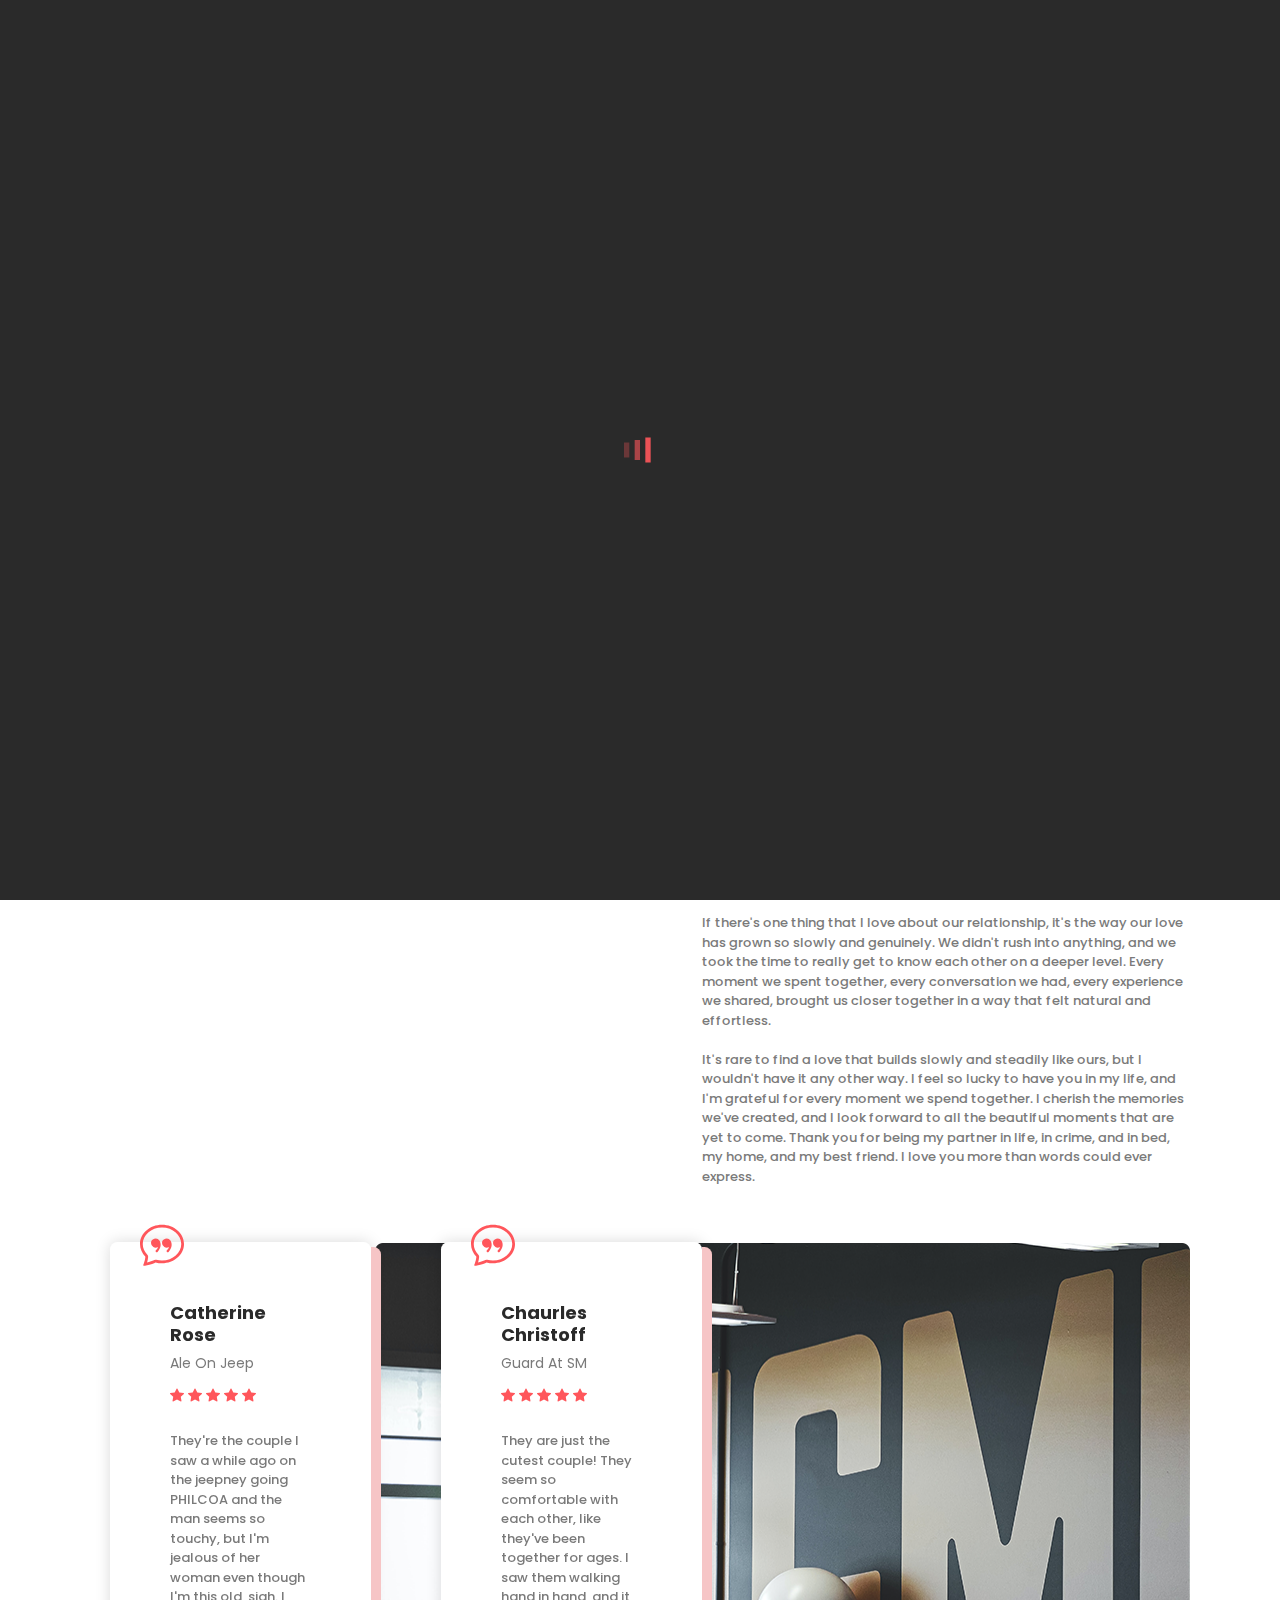
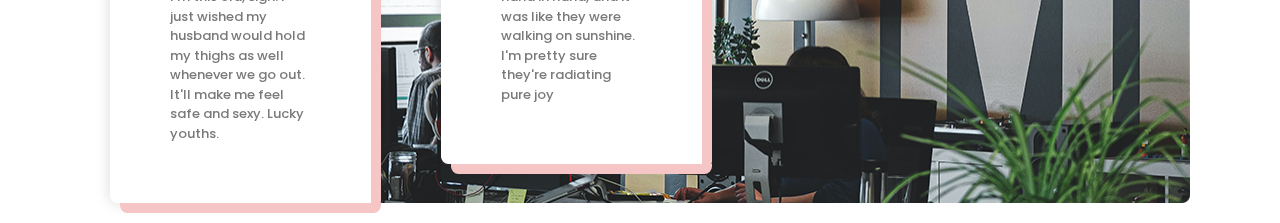
==== about.html @ b041902c "Check in 1st edit" ====
<!DOCTYPE html>
<html lang="en">

  <head>

    <meta charset="utf-8">
    <meta name="viewport" content="width=device-width, initial-scale=1, shrink-to-fit=no">

    <link href="https://fonts.googleapis.com/css2?family=Poppins:wght@100;300;400;500;700;900&display=swap" rel="stylesheet">

    <title>Mediocre Cafe</title>

    <!-- Bootstrap core CSS -->
    <link href="vendor/bootstrap/css/bootstrap.min.css" rel="stylesheet">


    <!-- Additional CSS Files -->
    <link rel="stylesheet" href="assets/css/fontawesome.css">
    <link rel="stylesheet" href="assets/css/templatemo-572-designer.css">
    <link rel="stylesheet" href="assets/css/owl.css">
    <link rel="stylesheet" href="assets/css/animate.css">
    <link rel="stylesheet"href="https://unpkg.com/swiper@7/swiper-bundle.min.css"/>
<!--

TemplateMo 572 Designer

https://templatemo.com/tm-572-designer

-->
  </head>

<body>

  <div class="loader">
    <svg version="1.1" id="Layer_1" xmlns="http://www.w3.org/2000/svg" xmlns:xlink="http://www.w3.org/1999/xlink" x="0px" y="0px"
       width="34px" height="40px" viewBox="0 0 24 30" style="enable-background:new 0 0 50 50;" xml:space="preserve">
      <rect x="0" y="10" width="4" height="10" fill="#333" opacity="0.2">
        <animate attributeName="opacity" attributeType="XML" values="0.2; 1; .2" begin="0s" dur="0.8s" repeatCount="indefinite" />
        <animate attributeName="height" attributeType="XML" values="10; 20; 10" begin="0s" dur="0.8s" repeatCount="indefinite" />
        <animate attributeName="y" attributeType="XML" values="10; 5; 10" begin="0s" dur="0.8s" repeatCount="indefinite" />
      </rect>
      <rect x="8" y="10" width="4" height="10" fill="#333"  opacity="0.2">
        <animate attributeName="opacity" attributeType="XML" values="0.2; 1; .2" begin="0.15s" dur="0.8s" repeatCount="indefinite" />
        <animate attributeName="height" attributeType="XML" values="10; 20; 10" begin="0.15s" dur="0.8s" repeatCount="indefinite" />
        <animate attributeName="y" attributeType="XML" values="10; 5; 10" begin="0.15s" dur="0.8s" repeatCount="indefinite" />
      </rect>
      <rect x="16" y="10" width="4" height="10" fill="#333"  opacity="0.2">
        <animate attributeName="opacity" attributeType="XML" values="0.2; 1; .2" begin="0.3s" dur="0.8s" repeatCount="indefinite" />
        <animate attributeName="height" attributeType="XML" values="10; 20; 10" begin="0.3s" dur="0.8s" repeatCount="indefinite" />
        <animate attributeName="y" attributeType="XML" values="10; 5; 10" begin="0.3s" dur="0.8s" repeatCount="indefinite" />
      </rect>
    </svg>
  </div>

  <header id="#top">

      <nav class="main-navigation navbar navbar-expand-lg navbar-light">
          <div class="container">
            <a class="navbar-brand" href="index.html"><img src="assets/images/white-logo.png" alt=""></a>
            <button class="navbar-toggler" type="button" data-bs-toggle="collapse" data-bs-target="#navbarNav" aria-controls="navbarNav" aria-expanded="false" aria-label="Toggle navigation">
              <span class="navbar-toggler-icon"></span>
            </button>
            <div class="collapse navbar-collapse" id="navbarNav">
                <ul class="navbar-nav">
                  <li class="nav-item">
                    <a class="nav-link" href="index.html">My Home</a>
                  </li>
                  <li class="nav-item ">
                    <a class="nav-link active" href="about.html">About Us</a>
                  </li>
                  <li class="nav-item">
                    <a class="nav-link" href="trending.html">To Remember</a>
                  </li>
                  <li class="nav-item">
                    <a class="nav-link" href="contact.html">Relationship Check</a>
                  </li>
                </ul>
              </div>
          </div>
      </nav>

  </header>

  <div class="page-banner change-name">
        <div class="container">
            <div class="row">
                <div class="col-lg-6 offset-lg-3">
                    <div class="header-text">
                        <h2><em>About</em> Lance & Cheska</h2>
                        <p id="about-banner-p">It was June 23, 2022, and I remember 
                            the exact moment like it was yesterday. It was 4:54 pm when my 
                            phone buzzed with a notification from an app. I had a message from 
                            someone with the alias "red." I had a monopoly joke on my profile, 
                            and she asked me if I gambled. It was such a clever way to start a 
                            conversation, and I was immediately intrigued. You see, I don't usually 
                            respond to simple "hi's," but something about the way she messaged me 
                            caught my attention.
                        </p>
                    </div>
                </div>
            </div>
        </div>
    </div>


    <div class="services">
        <div class="container">
            <div class="row">
                <div class="col-lg-4">
                    <div class="service-item">
                        <svg xmlns="http://www.w3.org/2000/svg" width="60" height="60" fill="currentColor" class="bi bi-clock" viewBox="0 0 16 16">
                            <path d="M8 3.5a.5.5 0 0 0-1 0V9a.5.5 0 0 0 .252.434l3.5 2a.5.5 0 0 0 .496-.868L8 8.71V3.5z"/>
                            <path d="M8 16A8 8 0 1 0 8 0a8 8 0 0 0 0 16zm7-8A7 7 0 1 1 1 8a7 7 0 0 1 14 0z"/>
                          </svg>
                        <h4>Loving You 24/7 </h4>
                    </div>
                </div>
                <div class="col-lg-4">
                    <div class="service-item">
                        <svg xmlns="http://www.w3.org/2000/svg" width="60" height="60" fill="currentColor" class="bi bi-heart" viewBox="0 0 16 16">
                            <path d="m8 2.748-.717-.737C5.6.281 2.514.878 1.4 3.053c-.523 1.023-.641 2.5.314 4.385.92 1.815 2.834 3.989 6.286 6.357 3.452-2.368 5.365-4.542 6.286-6.357.955-1.886.838-3.362.314-4.385C13.486.878 10.4.28 8.717 2.01L8 2.748zM8 15C-7.333 4.868 3.279-3.04 7.824 1.143c.06.055.119.112.176.171a3.12 3.12 0 0 1 .176-.17C12.72-3.042 23.333 4.867 8 15z"/>
                          </svg>
                        <h4>Healthy And Sexy</h4>
                    </div>
                </div>
                <div class="col-lg-4">
                    <div class="service-item">
                        <svg xmlns="http://www.w3.org/2000/svg" width="60" height="60" fill="currentColor" class="bi bi-journal-bookmark-fill" viewBox="0 0 16 16">
                            <path fill-rule="evenodd" d="M6 1h6v7a.5.5 0 0 1-.757.429L9 7.083 6.757 8.43A.5.5 0 0 1 6 8V1z"/>
                            <path d="M3 0h10a2 2 0 0 1 2 2v12a2 2 0 0 1-2 2H3a2 2 0 0 1-2-2v-1h1v1a1 1 0 0 0 1 1h10a1 1 0 0 0 1-1V2a1 1 0 0 0-1-1H3a1 1 0 0 0-1 1v1H1V2a2 2 0 0 1 2-2z"/>
                            <path d="M1 5v-.5a.5.5 0 0 1 1 0V5h.5a.5.5 0 0 1 0 1h-2a.5.5 0 0 1 0-1H1zm0 3v-.5a.5.5 0 0 1 1 0V8h.5a.5.5 0 0 1 0 1h-2a.5.5 0 0 1 0-1H1zm0 3v-.5a.5.5 0 0 1 1 0v.5h.5a.5.5 0 0 1 0 1h-2a.5.5 0 0 1 0-1H1z"/>
                          </svg>
                        <h4>Each Other's Diary</h4>
                    </div>
                </div>
            </div>
        </div>
    </div>


    <section class="interior-design">
        <div class="container expanded">
            <div class="row">
                <div class="col-lg-6">
                    <div class="section-heading">
                        <h2>A Love That Specializes In<br><em>Communication and Quality Time</em>.</h2>
                    </div>
                    <div class="left-image">
                        <img src="assets/images/interior-design-left-image.jpg" alt="">
                    </div>
                </div>
                <div class="col-lg-6 align-self-center">
                    <div class="right-content">
                        <p id="text-beside-gif">If there's one thing that I love about our relationship, it's the way our love has grown so slowly and genuinely. We didn't rush into anything, and we took the time to really get to know each other on a deeper level. Every moment we spent together, every conversation we had, every experience we shared, brought us closer together in a way that felt natural and effortless. <br><br>

                            It's rare to find a love that builds slowly and steadily like ours, but I wouldn't have it any other way. I feel so lucky to have you in my life, and I'm grateful for every moment we spend together. I cherish the memories we've created, and I look forward to all the beautiful moments that are yet to come. Thank you for being my partner in life, in crime, and in bed, my home, and my best friend. I love you more than words could ever express.</p>
                    </div>
                </div>
            </div>
        </div>
    </section>


    <section class="what-they-say">
        <div class="container expanded">
            <div class="row">
                <div class="col-lg-12">
                    <div class="testimonials">
                        <div class="row">
                            <div class="col-lg-7">
                            <div class="owl-what-they-say owl-carousel">
                                <div class="item testimonial-item">
                                    <img class="float-start" src="assets/images/" alt="">
                                    <div class="icon"><svg xmlns="http://www.w3.org/2000/svg" width="44" height="44" fill="currentColor" class="bi bi-chat-quote" viewBox="0 0 16 16">
                                    <path class="icon" d="M2.678 11.894a1 1 0 0 1 .287.801 10.97 10.97 0 0 1-.398 2c1.395-.323 2.247-.697 2.634-.893a1 1 0 0 1 .71-.074A8.06 8.06 0 0 0 8 14c3.996 0 7-2.807 7-6 0-3.192-3.004-6-7-6S1 4.808 1 8c0 1.468.617 2.83 1.678 3.894zm-.493 3.905a21.682 21.682 0 0 1-.713.129c-.2.032-.352-.176-.273-.362a9.68 9.68 0 0 0 .244-.637l.003-.01c.248-.72.45-1.548.524-2.319C.743 11.37 0 9.76 0 8c0-3.866 3.582-7 8-7s8 3.134 8 7-3.582 7-8 7a9.06 9.06 0 0 1-2.347-.306c-.52.263-1.639.742-3.468 1.105z"/>
                                    <path class="icon" d="M7.066 6.76A1.665 1.665 0 0 0 4 7.668a1.667 1.667 0 0 0 2.561 1.406c-.131.389-.375.804-.777 1.22a.417.417 0 0 0 .6.58c1.486-1.54 1.293-3.214.682-4.112zm4 0A1.665 1.665 0 0 0 8 7.668a1.667 1.667 0 0 0 2.561 1.406c-.131.389-.375.804-.777 1.22a.417.417 0 0 0 .6.58c1.486-1.54 1.293-3.214.682-4.112z"/>
                                    </svg></div>
                                    <h4>Catherine Rose</h4>
                                    <span>Ale On Jeep</span>
                                    <ul>
                                        <li><svg xmlns="http://www.w3.org/2000/svg" width="14" height="14" fill="#ff565b" class="bi bi-star-fill" viewBox="0 0 16 16">
                                        <path d="M3.612 15.443c-.386.198-.824-.149-.746-.592l.83-4.73L.173 6.765c-.329-.314-.158-.888.283-.95l4.898-.696L7.538.792c.197-.39.73-.39.927 0l2.184 4.327 4.898.696c.441.062.612.636.283.95l-3.523 3.356.83 4.73c.078.443-.36.79-.746.592L8 13.187l-4.389 2.256z"/>
                                        </svg></li>
                                        <li><svg xmlns="http://www.w3.org/2000/svg" width="14" height="14" fill="#ff565b" class="bi bi-star-fill" viewBox="0 0 16 16">
                                        <path d="M3.612 15.443c-.386.198-.824-.149-.746-.592l.83-4.73L.173 6.765c-.329-.314-.158-.888.283-.95l4.898-.696L7.538.792c.197-.39.73-.39.927 0l2.184 4.327 4.898.696c.441.062.612.636.283.95l-3.523 3.356.83 4.73c.078.443-.36.79-.746.592L8 13.187l-4.389 2.256z"/>
                                        </svg></li>
                                        <li><svg xmlns="http://www.w3.org/2000/svg" width="14" height="14" fill="#ff565b" class="bi bi-star-fill" viewBox="0 0 16 16">
                                        <path d="M3.612 15.443c-.386.198-.824-.149-.746-.592l.83-4.73L.173 6.765c-.329-.314-.158-.888.283-.95l4.898-.696L7.538.792c.197-.39.73-.39.927 0l2.184 4.327 4.898.696c.441.062.612.636.283.95l-3.523 3.356.83 4.73c.078.443-.36.79-.746.592L8 13.187l-4.389 2.256z"/>
                                        </svg></li>
                                        <li><svg xmlns="http://www.w3.org/2000/svg" width="14" height="14" fill="#ff565b" class="bi bi-star-fill" viewBox="0 0 16 16">
                                        <path d="M3.612 15.443c-.386.198-.824-.149-.746-.592l.83-4.73L.173 6.765c-.329-.314-.158-.888.283-.95l4.898-.696L7.538.792c.197-.39.73-.39.927 0l2.184 4.327 4.898.696c.441.062.612.636.283.95l-3.523 3.356.83 4.73c.078.443-.36.79-.746.592L8 13.187l-4.389 2.256z"/>
                                        </svg></li>
                                        <li><svg xmlns="http://www.w3.org/2000/svg" width="14" height="14" fill="#ff565b" class="bi bi-star-fill" viewBox="0 0 16 16">
                                        <path d="M3.612 15.443c-.386.198-.824-.149-.746-.592l.83-4.73L.173 6.765c-.329-.314-.158-.888.283-.95l4.898-.696L7.538.792c.197-.39.73-.39.927 0l2.184 4.327 4.898.696c.441.062.612.636.283.95l-3.523 3.356.83 4.73c.078.443-.36.79-.746.592L8 13.187l-4.389 2.256z"/>
                                        </svg></li>
                                    </ul>
                                    <p>They're the couple I saw a while ago on the jeepney going PHILCOA and the man seems so touchy, but I'm jealous of her woman even though
                                        I'm this old, sigh.  I just wished my husband would hold my thighs as well whenever we go out. It'll make me feel safe and sexy. Lucky youths.
                                    </p>
                                </div>
                                
                                <div class="item testimonial-item">
                                    <img class="float-start" src="assets/images/" alt="">
                                    <div class="icon"><svg xmlns="http://www.w3.org/2000/svg" width="44" height="44" fill="currentColor" class="bi bi-chat-quote" viewBox="0 0 16 16">
                                    <path class="icon" d="M2.678 11.894a1 1 0 0 1 .287.801 10.97 10.97 0 0 1-.398 2c1.395-.323 2.247-.697 2.634-.893a1 1 0 0 1 .71-.074A8.06 8.06 0 0 0 8 14c3.996 0 7-2.807 7-6 0-3.192-3.004-6-7-6S1 4.808 1 8c0 1.468.617 2.83 1.678 3.894zm-.493 3.905a21.682 21.682 0 0 1-.713.129c-.2.032-.352-.176-.273-.362a9.68 9.68 0 0 0 .244-.637l.003-.01c.248-.72.45-1.548.524-2.319C.743 11.37 0 9.76 0 8c0-3.866 3.582-7 8-7s8 3.134 8 7-3.582 7-8 7a9.06 9.06 0 0 1-2.347-.306c-.52.263-1.639.742-3.468 1.105z"/>
                                    <path class="icon" d="M7.066 6.76A1.665 1.665 0 0 0 4 7.668a1.667 1.667 0 0 0 2.561 1.406c-.131.389-.375.804-.777 1.22a.417.417 0 0 0 .6.58c1.486-1.54 1.293-3.214.682-4.112zm4 0A1.665 1.665 0 0 0 8 7.668a1.667 1.667 0 0 0 2.561 1.406c-.131.389-.375.804-.777 1.22a.417.417 0 0 0 .6.58c1.486-1.54 1.293-3.214.682-4.112z"/>
                                    </svg></div>
                                    <h4>Chaurles Christoff</h4>
                                    <span>Guard At SM</span>
                                    <ul>
                                        <li><svg xmlns="http://www.w3.org/2000/svg" width="14" height="14" fill="#ff565b" class="bi bi-star-fill" viewBox="0 0 16 16">
                                            <path d="M3.612 15.443c-.386.198-.824-.149-.746-.592l.83-4.73L.173 6.765c-.329-.314-.158-.888.283-.95l4.898-.696L7.538.792c.197-.39.73-.39.927 0l2.184 4.327 4.898.696c.441.062.612.636.283.95l-3.523 3.356.83 4.73c.078.443-.36.79-.746.592L8 13.187l-4.389 2.256z"/>
                                            </svg></li>
                                            <li><svg xmlns="http://www.w3.org/2000/svg" width="14" height="14" fill="#ff565b" class="bi bi-star-fill" viewBox="0 0 16 16">
                                            <path d="M3.612 15.443c-.386.198-.824-.149-.746-.592l.83-4.73L.173 6.765c-.329-.314-.158-.888.283-.95l4.898-.696L7.538.792c.197-.39.73-.39.927 0l2.184 4.327 4.898.696c.441.062.612.636.283.95l-3.523 3.356.83 4.73c.078.443-.36.79-.746.592L8 13.187l-4.389 2.256z"/>
                                            </svg></li>
                                            <li><svg xmlns="http://www.w3.org/2000/svg" width="14" height="14" fill="#ff565b" class="bi bi-star-fill" viewBox="0 0 16 16">
                                            <path d="M3.612 15.443c-.386.198-.824-.149-.746-.592l.83-4.73L.173 6.765c-.329-.314-.158-.888.283-.95l4.898-.696L7.538.792c.197-.39.73-.39.927 0l2.184 4.327 4.898.696c.441.062.612.636.283.95l-3.523 3.356.83 4.73c.078.443-.36.79-.746.592L8 13.187l-4.389 2.256z"/>
                                            </svg></li>
                                            <li><svg xmlns="http://www.w3.org/2000/svg" width="14" height="14" fill="#ff565b" class="bi bi-star-fill" viewBox="0 0 16 16">
                                            <path d="M3.612 15.443c-.386.198-.824-.149-.746-.592l.83-4.73L.173 6.765c-.329-.314-.158-.888.283-.95l4.898-.696L7.538.792c.197-.39.73-.39.927 0l2.184 4.327 4.898.696c.441.062.612.636.283.95l-3.523 3.356.83 4.73c.078.443-.36.79-.746.592L8 13.187l-4.389 2.256z"/>
                                            </svg></li>
                                            <li><svg xmlns="http://www.w3.org/2000/svg" width="14" height="14" fill="#ff565b" class="bi bi-star-fill" viewBox="0 0 16 16">
                                            <path d="M3.612 15.443c-.386.198-.824-.149-.746-.592l.83-4.73L.173 6.765c-.329-.314-.158-.888.283-.95l4.898-.696L7.538.792c.197-.39.73-.39.927 0l2.184 4.327 4.898.696c.441.062.612.636.283.95l-3.523 3.356.83 4.73c.078.443-.36.79-.746.592L8 13.187l-4.389 2.256z"/>
                                            </svg></li>
                                    </ul>
                                    <p>They are just the cutest couple! They seem so comfortable with each other, like they've been together for ages. I saw them walking hand in hand, and it was like they were walking on sunshine. I'm pretty sure they're radiating pure joy</p>
                                </div>
                                
                                <div class="item testimonial-item">
                                    <img class="float-start" src="assets/images/" alt="">
                                    <div class="icon"><svg xmlns="http://www.w3.org/2000/svg" width="44" height="44" fill="currentColor" class="bi bi-chat-quote" viewBox="0 0 16 16">
                                    <path class="icon" d="M2.678 11.894a1 1 0 0 1 .287.801 10.97 10.97 0 0 1-.398 2c1.395-.323 2.247-.697 2.634-.893a1 1 0 0 1 .71-.074A8.06 8.06 0 0 0 8 14c3.996 0 7-2.807 7-6 0-3.192-3.004-6-7-6S1 4.808 1 8c0 1.468.617 2.83 1.678 3.894zm-.493 3.905a21.682 21.682 0 0 1-.713.129c-.2.032-.352-.176-.273-.362a9.68 9.68 0 0 0 .244-.637l.003-.01c.248-.72.45-1.548.524-2.319C.743 11.37 0 9.76 0 8c0-3.866 3.582-7 8-7s8 3.134 8 7-3.582 7-8 7a9.06 9.06 0 0 1-2.347-.306c-.52.263-1.639.742-3.468 1.105z"/>
                                    <path class="icon" d="M7.066 6.76A1.665 1.665 0 0 0 4 7.668a1.667 1.667 0 0 0 2.561 1.406c-.131.389-.375.804-.777 1.22a.417.417 0 0 0 .6.58c1.486-1.54 1.293-3.214.682-4.112zm4 0A1.665 1.665 0 0 0 8 7.668a1.667 1.667 0 0 0 2.561 1.406c-.131.389-.375.804-.777 1.22a.417.417 0 0 0 .6.58c1.486-1.54 1.293-3.214.682-4.112z"/>
                                    </svg></div>
                                    <h4>Valkyrie Penelope</h4>
                                    <span>Pharmacist At South Star Drug</span>
                                    <ul>
                                        <li><svg xmlns="http://www.w3.org/2000/svg" width="14" height="14" fill="#ff565b" class="bi bi-star-fill" viewBox="0 0 16 16">
                                            <path d="M3.612 15.443c-.386.198-.824-.149-.746-.592l.83-4.73L.173 6.765c-.329-.314-.158-.888.283-.95l4.898-.696L7.538.792c.197-.39.73-.39.927 0l2.184 4.327 4.898.696c.441.062.612.636.283.95l-3.523 3.356.83 4.73c.078.443-.36.79-.746.592L8 13.187l-4.389 2.256z"/>
                                            </svg></li>
                                            <li><svg xmlns="http://www.w3.org/2000/svg" width="14" height="14" fill="#ff565b" class="bi bi-star-fill" viewBox="0 0 16 16">
                                            <path d="M3.612 15.443c-.386.198-.824-.149-.746-.592l.83-4.73L.173 6.765c-.329-.314-.158-.888.283-.95l4.898-.696L7.538.792c.197-.39.73-.39.927 0l2.184 4.327 4.898.696c.441.062.612.636.283.95l-3.523 3.356.83 4.73c.078.443-.36.79-.746.592L8 13.187l-4.389 2.256z"/>
                                            </svg></li>
                                            <li><svg xmlns="http://www.w3.org/2000/svg" width="14" height="14" fill="#ff565b" class="bi bi-star-fill" viewBox="0 0 16 16">
                                            <path d="M3.612 15.443c-.386.198-.824-.149-.746-.592l.83-4.73L.173 6.765c-.329-.314-.158-.888.283-.95l4.898-.696L7.538.792c.197-.39.73-.39.927 0l2.184 4.327 4.898.696c.441.062.612.636.283.95l-3.523 3.356.83 4.73c.078.443-.36.79-.746.592L8 13.187l-4.389 2.256z"/>
                                            </svg></li>
                                            <li><svg xmlns="http://www.w3.org/2000/svg" width="14" height="14" fill="#ff565b" class="bi bi-star-fill" viewBox="0 0 16 16">
                                            <path d="M3.612 15.443c-.386.198-.824-.149-.746-.592l.83-4.73L.173 6.765c-.329-.314-.158-.888.283-.95l4.898-.696L7.538.792c.197-.39.73-.39.927 0l2.184 4.327 4.898.696c.441.062.612.636.283.95l-3.523 3.356.83 4.73c.078.443-.36.79-.746.592L8 13.187l-4.389 2.256z"/>
                                            </svg></li>
                                            <li><svg xmlns="http://www.w3.org/2000/svg" width="14" height="14" fill="#ff565b" class="bi bi-star-fill" viewBox="0 0 16 16">
                                            <path d="M3.612 15.443c-.386.198-.824-.149-.746-.592l.83-4.73L.173 6.765c-.329-.314-.158-.888.283-.95l4.898-.696L7.538.792c.197-.39.73-.39.927 0l2.184 4.327 4.898.696c.441.062.612.636.283.95l-3.523 3.356.83 4.73c.078.443-.36.79-.746.592L8 13.187l-4.389 2.256z"/>
                                            </svg></li>
                                    </ul>
                                    <p>Oh, he's the one that bought two boxes of protection! He's trying to be chill with it, but it's obvious that
                                        he's a bit shy. I mean, he bought it the moment we opened at 6:30 AM! LOL lucky teens.
                                    </p>
                                </div>
                                
                            </div>
                            </div>
                        </div>
                    </div>
                </div>
            </div>
        </div>
    </section>



   

  <!-- Scripts -->
  <!-- Bootstrap core JavaScript -->
  <script src="vendor/jquery/jquery.min.js"></script>
  <script src="vendor/bootstrap/js/bootstrap.min.js"></script>

  <script src="assets/js/isotope.min.js"></script>
  <script src="assets/js/owl-carousel.js"></script>

  <script src="assets/js/tabs.js"></script>
  <script src="assets/js/popup.js"></script>
  <script src="assets/js/custom.js"></script>
  <script>
    setTimeout(function(){
        $('.loader').fadeToggle();
    }, 1500);
	
  	$("a[href='#top']").click(function() {
        $("html, body").animate({ scrollTop: 0 }, "slow");
        return false;
    });
		
    $('.owl-what-they-say').owlCarousel({
      items:2,
      loop:true,
      dots: false,
      nav: false,
      autoplay: true,
      margin:30,
        responsive:{
          0:{
            items:1
          },
          767:{
            items:1
          },
          1200:{
            items:2
          },
          1600:{
            items:2
          }
        }
    })
  </script>
</body>
</html>
---- assets/css/templatemo-572-designer.css ----
/*

TemplateMo 572 Designer

https://templatemo.com/tm-572-designer

*/
:root {
  --clr-accent-100:#774936;
  --clr-accent-400:#0A0908 ;

  --clr-neutral-100:#EAE0D5 ;

  --clr-primary-100:#edc4b3 ;
  --clr-primary-200:#9d6b53 ;
  --clr-primary-300:#c38e70;
  --clr-primary-400:#6f1d1b ;
}  


body {
  font-family: 'Poppins', sans-serif;
}

.expanded {
  max-width: 1320px;
}

@media (max-width: 1890px) {
  .expanded {
    width: 100%;
    overflow: hidden;
    max-width: 100%;
    padding: 0px 7%;
    margin-top: -5rem;
  }
}
@media (max-width:380px){
  .expanded {
    width: 100%;
    overflow: hidden;
    max-width: 100%;
    padding: 0px 7%;
    margin-top: 2rem;
  }
}
.navbar-brand{
  width: 5em;
  overflow: hidden;
}
.accordion-item {
	border: none;
}

img {
  width: 100%;
  overflow: hidden;
}
a {
  text-decoration: none;
}

ul {
  padding: 0;
  margin: 0;
  list-style: none;
}

ul li {
  display: inline-block;
}
p{
  font-size: 13px;
  line-height: 1.5;
  font-weight: 500;
  color: #7a7a7a;
}
#text-beside-gif {
  font-size: 13px;
  line-height: 1.5;
  font-weight: 500;
  color: #7a7a7a;
  margin-top: -2rem;
}
@media screen and (max-width:380px){
  p {
    font-size: 13px;
    line-height: 1.5;
    font-weight: 500;
    color: #7a7a7a;
  }
  #text-beside-gif{
    font-size: 13px;
    line-height: 1.5;
    font-weight: 500;
    color: #7a7a7a;
    margin-top: -7rem;
  }
}
@media screen and (max-width:420px){
  p {
    font-size: 13px;
    line-height: 1.5;
    font-weight: 500;
    color: #7a7a7a;
  }
  #text-beside-gif{
    font-size: 13px;
    line-height: 1.5;
    font-weight: 500;
    color: #7a7a7a;
    margin-top: -7rem;
  }
}
#about-banner-p {
  font-size: 15px;
  line-height: 28px;
  color:#ffffff;
}
@media (max-width:  380px){
  #about-banner-p {
    font-size: 13px;
    line-height: 28px;
    color: #ffffff;
    margin-top: 3rem;
  }
}
button.main-button {
  font-size: 14px;
  text-transform: capitalize;
  font-weight: 400;
  color: #ffffff;
  background-color: var(--clr-accent-100);
  padding: 11px 25px;
  border-radius: 7.5px;
  display: inline-block;
  outline: none;
  border: none;
  -webkit-transition: all .5s;
  transition: all .5s;
}

button.main-button:hover {
  background-color: var(--clr-primary-200);
}

.primary-button a {
  font-size: 14px;
  text-transform: capitalize;
  font-weight: 400;
  color: var(--clr-primary-200);
  background-color: var(--clr-neutral-100);
  padding: 11px 25px;
  border-radius: 7.5px;
  display: inline-block;
  -webkit-transition: all .5s;
  transition: all .5s;
  margin-bottom: 2rem;
}

.primary-button a:hover {
  background-color: var(--clr-accent-100);
}

.white-button a {
  font-size: 14px;
  text-transform: capitalize;
  font-weight: 400;
  color: var(--clr-accent-100);
  background-color: #ffffff;
  padding: 11px 25px;
  border-radius: 7.5px;
  display: inline-block;
  -webkit-transition: all .5s;
  transition: all .5s;
}

.white-button a:hover {
  color: var(--clr-neutral-100);
  background-color: var(--clr-primary-200);
}

section {
  margin-top: 40px;
  padding-top: 60px;
}

@media (max-width: 380px) {
  section {
    margin-top: -58px;
padding-top: 60px;
margin-bottom: 60px;
  }
}

.section-heading {
  margin-bottom: 30px;
}
/* #index-h2-heading{
  font-size: 3rem;
font-weight: 700;
text-transform: capitalize;
color: #2a2a2a;
line-height: 52px;
letter-spacing: -0.5px;
margin-top: 2em;
} */
@media(min-width:380px){
  #index-h2-heading{
    font-size: 3rem;
  font-weight: 700;
  text-transform: capitalize;
  color: #2a2a2a;
  line-height: 52px;
  letter-spacing: -0.5px;
  margin-top: 1em;
  }
}
@media (max-width:380px){
  #index-h2-heading{
    font-size: 21px;
  font-weight: 700;
  text-transform: capitalize;
  color: #2a2a2a;
  line-height: 32px;
  letter-spacing: -0.5px;
  margin-top: 2em;
  }
}
.section-heading h2 {
  font-size: 22px;
  font-weight: 700;
  text-transform: capitalize;
  color: #2a2a2a;
  line-height: 32px;
  letter-spacing: -0.5px;
  margin-top: 2em;
}
@media (max-width: 1890px) {
  .section-heading h2 {
    font-size: 25px;
    line-height: 38px;
    text-transform: uppercase;
    letter-spacing: auto;
    margin-top: 0em;
  }
}
@media (max-width: 1450px) {
  .section-heading h2 {
    font-size: 24px;
    line-height: 38px;
    text-transform: uppercase;
    letter-spacing: auto;
    margin-top: 0em;
  }
}
@media (max-width: 1280px) {
  .section-heading h2 {
    font-size: 24px;
    line-height: 38px;
    text-transform: uppercase;
    letter-spacing: auto;
    margin-top: 0em;
  }
}
@media (max-width: 420px) {
  .section-heading h2 {
    font-size: 24px;
    line-height: 38px;
    text-transform: uppercase;
    letter-spacing: auto;
    margin-top: 0em;
  }
}
@media (max-width: 380px) {
  .section-heading h2 {
    font-size: 24px;
    line-height: 38px;
    text-transform: uppercase;
    letter-spacing: auto;
  }
}
.section-heading h2 em {
  color:rgb(223, 109, 127);
  font-style: normal;
  padding-left: 100px;
  position: relative;
}

.section-heading h2 em::before {
  width: 80px;
  height: 2px;
  background-color: var(--clr-primary-300);
  content: '';
  position: absolute;
  left: 0;
  top: 22px;
}

.loader {
  background-color: #2a2a2a;
  position: fixed;
  right: 0;
  left: 0;
  top: 0;
  bottom: 0;
  z-index: 222222;
}

.loader svg {
  position: absolute;
  left: 50%;
  top: 50%;
  -webkit-transform: translate(-50%, -50%);
          transform: translate(-50%, -50%);
}

.loader svg path,
.loader svg rect {
  fill: #ff565b;
}

.main-navigation {
  position: absolute;
  width: 100%;
  padding: 0px;
  -webkit-transition: all .3s;
  transition: all .3s;
}

.navbar-nav {
  background-color: #2a2a2a;
  border-radius: 7.5px;
  padding: 10px 20px;
  margin-top: 10px;
}

@media (min-width: 992px) {
  .navbar-nav {
    background-color: transparent;
    border-radius: 0px;
    padding: 0px;
    margin-top: 0px;
  }
}

header.nav-scrolled .main-navigation {
  padding: 10px 0px;
  position: fixed;
  z-index: 222;
  background-color: #2a2a2a;
  -webkit-box-shadow: 0px 0px 15px rgba(0, 0, 0, 0.1);
          box-shadow: 0px 0px 15px rgba(0, 0, 0, 0.1);
}

header.nav-scrolled .main-navigation .navbar-brand {
  padding: 0px;
}

header.nav-scrolled .main-navigation .navbar-nav {
  margin-top: 0px;
}

header.nav-scrolled .main-navigation .navbar-nav .nav-item .nav-link {
  border-top: none;
  padding: 8px 15px;
  font-weight: 300;
  letter-spacing: 0.5px;
}

@media (min-width: 576px) {
  header.nav-scrolled .main-navigation .navbar-nav .nav-item .nav-link {
    font-weight: 400;
  }
}

header.nav-scrolled .main-navigation .navbar-nav .nav-item .active {
  border-top: none;
  border-radius: 7px;
}

.navbar-expand-lg .navbar-collapse {
  -webkit-box-pack: end;
      -ms-flex-pack: end;
          justify-content: flex-end;
}

.navbar-light {
  padding: 10px 0px;
}

@media (min-width: 992px) {
  .navbar-light {
    padding: 0px;
  }
}

.navbar-light .navbar-brand {
  padding: 0px 0px 0px 0px;
  width: em;
}
@media (min-width: 32em) {
  .navbar-light .navbar-brand {
    padding: 14px 0px 0px 0px;
    width: 5em;
  }
}

@media (min-width: 992px) {
  .navbar-light .navbar-brand {
    padding: 14px 0px 0px 0px;
  }
}

.navbar-light .navbar-nav .nav-item {
  margin-left: 0px;
  text-align: center;
  border-bottom: 1px solid rgba(250, 250, 250, 0.1);
}

.navbar-light .navbar-nav .nav-item:last-child {
  border-bottom: none;
}

@media (min-width: 992px) {
  .navbar-light .navbar-nav .nav-item {
    margin-left: 20px;
    border-bottom: none;
  }
}

.navbar-light .navbar-nav .nav-item .nav-link {
  color: #ffffff;
  font-size: 15px;
  font-weight: 400;
  padding: 12px 20px;
  font-weight: 400;
  border-top: 2px solid transparent;
  -webkit-transition: all .5s;
  transition: all .5s;
}

.navbar-light .navbar-nav .nav-item .nav-link:hover {
  color: rgb(223, 109, 127);
}

.navbar-light .navbar-nav .nav-item .active {
  font-weight: 400;
  color:var(--clr-accent-100);
  background-color: transparent;
  border-radius: 0px;
  border-top: none;
}

@media (min-width: 992px) {
  .navbar-light .navbar-nav .nav-item .active {
    background-color: #ffffff;
    border-bottom-left-radius: 7px;
    border-bottom-right-radius: 7px;
    border-top: 2px solid var(--clr-primary-300);
  }
}

.navbar-light .navbar-toggler {
  background-color: #fff;
}

button:focus:not(:focus-visible) {
  -webkit-box-shadow: none;
          box-shadow: none;
}

.main-banner {
  background-color: #333;
  background-image: url(../images/banner-bg.jpg);
  background-repeat: no-repeat;
  background-size: cover;
  background-position: center center;
  padding: 170px 0px 270px 0px;
  text-align: center;
}

@media (min-width: 576px) {
  .main-banner {
    padding: 270px 0px 400px 0px;
  }
}

.main-banner h6 {
  font-size: 20px;
  color:#ffffff;
  text-transform: uppercase;
  font-weight: 700;
  letter-spacing: 2.5px;
}

.main-banner h2 {
  color: var(--clr-neutral-100);
  font-size: 50px;
  font-weight: 700;
  text-transform: uppercase;
  margin-top: 15px;
  margin-bottom: 25px;
}

.main-banner h2 em {
  font-style: normal;
  color:rgb(223, 109, 127);
}
@media screen and (max-width: 470px){
  .main-banner h2 em {
    font-style: normal;
    color:rgb(223, 109, 127);
    font-size: 2.5rem;
  }
}

.search-form {
  margin-top: -150px;
}

.search-form #search-form {
  padding: 30px;
  background-color: #ffffff;
  -webkit-box-shadow: 0px 0px 15px rgba(0, 0, 0, 0.15);
          box-shadow: 0px 0px 15px rgba(0, 0, 0, 0.15);
  border-radius: 7.5px;
  margin-bottom: 0px;
}

@media (min-width: 576px) {
  .search-form #search-form {
    padding: 60px;
  }
}

.search-form #search-form label {
  font-size: 18px;
  font-weight: 700;
  margin-bottom: 10px;
}

@media (min-width: 576px) {
  .search-form #search-form label {
    margin-bottom: 20px;
  }
}

.search-form #search-form input, .search-form #search-form select {
  width: 100%;
  height: 44px;
  border-radius: 7.5px;
  border: 1px solid #eeeeee;
  font-size: 14px;
  padding: 0px 15px;
  margin-bottom: 30px;
}

.search-form #search-form button.main-button {
  width: 100%;
}

section.explore-work .left-image img {
  border-radius: 7.5px;
}

section.explore-work .right-content {
  margin-left: 0;
  margin-top: 30px;
}

@media (min-width: 992px) {
  section.explore-work .right-content {
    margin-left: 45px;
    margin-top: 0px;
  }
}

section.explore-work .right-content ul li {
  display: block;
  margin-bottom: 60px;
}

section.explore-work .right-content ul li:last-child {
  margin-bottom: 0px;
}

section.explore-work .right-content ul li h4 {
  font-size: 20px;
  color: #2a2a2a;
  font-weight: 700;
  margin-bottom: 30px;
  padding-bottom: 10px;
  border-bottom: 2px solid #eeeeee;
}

section.explore-work .right-content ul li ul.info li {
  margin-bottom: 30px;
  width: 100%;
}

section.explore-work .right-content ul li ul.info li span {
  font-size: 15px;
  color: #7a7a7a;
  display: block;
  width: 250px;
  height: 50px;
  float: none !important;
}

@media (min-width: 576px) {
  section.explore-work .right-content ul li ul.info li span {
    display: inline-block;
    float: left !important;
  }
}

section.explore-work .right-content ul li ul.info li span svg {
  margin-right: 8px;
}

section.explore-work .right-content ul li ul.info li h6 {
  display: inline-block;
}

section.explore-work .right-content ul li ul.info li h6 a {
  font-size: 17px;
  font-weight: 700;
  color: #2a2a2a;
  -webkit-transition: all .5s;
  transition: all .5s;
}

section.explore-work .right-content ul li ul.info li h6 a:hover {
  color: #ff565b;
}

section.explore-work .right-content ul li ul.info li em {
  font-size: 15px;
  line-height: 28px;
  color: #7a7a7a;
  font-style: normal;
  display: block;
}

@media (min-width: 576px) {
  section.explore-work .right-content ul li ul.info li em {
    display: inline;
  }
}

section.whats-trending .section-heading,
section.whats-trending .left-content {
  margin-right: 0px;
}

@media (min-width: 992px) {
  section.whats-trending .section-heading,
  section.whats-trending .left-content {
    margin-right: 100px;
  }
}

section.whats-trending .section-heading p,
section.whats-trending .left-content p {
  margin-bottom: 30px;
}

section.whats-trending .right-image {
  position: relative;
  display: none;
}

@media (min-width: 992px) {
  section.whats-trending .right-image {
    display: inline-block;
  }
}

section.whats-trending .right-image .thumb {
  position: relative;
  margin-top: 2em;
  margin-bottom: 2em;
}

section.whats-trending .right-image .thumb .hover-effect {
  position: absolute;
  left: 0;
  right: 0;
  top: 0;
  bottom: 0;
  background-color: var(--clr-primary-300);
  border-radius: 7.5px;
  opacity: 0;
  visibility: hidden;
  -webkit-transition: all .5s;
  transition: all .5s;
}

section.whats-trending .right-image .thumb .hover-effect .inner-content {
  position: absolute;
  width: 100%;
  text-align: center;
  top: 50%;
  -webkit-transform: translateY(-50%);
          transform: translateY(-50%);
}

section.whats-trending .right-image .thumb .hover-effect .inner-content h4 {
  margin-bottom: 10px;
  -webkit-transform: translateX(-30px);
          transform: translateX(-30px);
  opacity: 0;
  -webkit-transition: all .5s;
  transition: all .5s;
}

section.whats-trending .right-image .thumb .hover-effect .inner-content h4 a {
  font-size: 20px;
  font-weight: 700;
  color: #ffffff;
  text-transform: uppercase;
  letter-spacing: 0.5px;
}

section.whats-trending .right-image .thumb .hover-effect .inner-content span {
  font-size: 15px;
  color: #ffffff;
  display: inline-block;
  -webkit-transform: translateX(30px);
          transform: translateX(30px);
  opacity: 0;
  -webkit-transition: all .5s;
  transition: all .5s;
}

section.whats-trending .right-image .thumb:hover .hover-effect {
  opacity: 1;
  visibility: visible;
}

section.whats-trending .right-image .thumb:hover .hover-effect .inner-content h4 {
  opacity: 1;
  -webkit-transform: translateX(0px);
          transform: translateX(0px);
}

section.whats-trending .right-image .thumb:hover .hover-effect .inner-content span {
  -webkit-transform: translateX(0px);
          transform: translateX(0px);
  opacity: 1;
}

section.whats-trending .right-image .thumb img {
  border-radius: 7.5px;
}

section.whats-trending .right-image::after {
  width: 440px;
  height: 300px;
  right: -440px;
  top: 50%;
  -webkit-transform: translateY(-50%);
          transform: translateY(-50%);
  position: absolute;
  /* background: url(../images/whats-trending-right-image.png); */
  content: '';
}

section.contact-us {
  margin-top: 60px;
  padding: 60px 0px;
  background-image: url(../images/contact-us-bg.jpg);
  background-repeat: no-repeat;
  background-size: cover;
  background-position: center center;
}

@media (min-width: 992px) {
  section.contact-us {
    margin-top: 120px;
    padding: 120px 0px;
  }
}

section.contact-us .left-form {
  padding-right: 15px;
}

@media (min-width: 992px) {
  section.contact-us .left-form {
    padding-right: 0px;
  }
}

section.contact-us .right-map {
  padding-left: 15px;
}

@media (min-width: 992px) {
  section.contact-us .right-map {
    padding-left: 0px;
  }
}

section.contact-us form {
  padding: 30px;
  border-top-right-radius: 7.5px;
  border-bottom-right-radius: 7.5px;
  background-color: #ffffff;
  border-top-left-radius: 7.5px;
  border-bottom-left-radius: 7.5px;
  margin-bottom: 0px;
}

@media (min-width: 992px) {
  section.contact-us form {
    padding: 60px;
    border-top-right-radius: 0px;
    border-bottom-right-radius: 0px;
  }
}

section.contact-us form input {
  width: 100%;
  height: 44px;
  border-radius: 7.5px;
  border: 1px solid #eeeeee;
  font-size: 14px;
  padding: 0px 15px;
  margin-bottom: 15px;
}

section.contact-us form textarea {
  width: 100%;
  max-width: 100%;
  min-width: 100%;
  min-height: 120px;
  height: 120px;
  max-height: 120px;
  border-radius: 7.5px;
  border: 1px solid #eeeeee;
  font-size: 14px;
  padding: 10px 15px;
  margin-bottom: 15px;
}

section.contact-us form button.main-button {
  width: 100%;
}

section.contact-us #map iframe {
  border-top-right-radius: 7.5px;
  border-bottom-right-radius: 7.5px;
  border-top-left-radius: 7.5px;
  border-bottom-left-radius: 7.5px;
  margin-top: 30px;
}

@media (min-width: 992px) {
  section.contact-us #map iframe {
    margin-top: 0px;
    border-top-left-radius: 0px;
    border-bottom-left-radius: 0px;
  }
}

footer.no-margin-footer {
  margin-top: 60px;
}

footer {
  margin-top: 80px;
  text-align: center;
  background-color: var(--clr-accent-100);
}
#footer-text{
  margin-top: -2rem;
  color: var(--clr-neutral-100);
}

@media (min-width: 992px) {
  footer {
    text-align: left;
    margin-top: -6px;
  }
}
@media (max-width: 380px){
  footer {
    margin-top: -2rem;
    text-align: center;
    background-color: var(--clr-accent-100);
}
}
footer .about-widget img {
  max-width: 273px;
  margin-bottom: 45px;
}

footer h4 {
  font-size: 17px;
  font-weight: 700;
  text-transform: capitalize;
  color: #2a2a2a;
  margin-bottom: 30px;
  margin-top: 45px;
}

@media (min-width: 992px) {
  footer h4 {
    margin-top: 0px;
  }
}

footer ul.info li {
  display: block;
  margin-bottom: 20px;
}

footer ul.info li a {
  font-size: 15px;
  color: #7a7a7a;
  -webkit-transition: all .5s;
  transition: all .5s;
}

footer ul.info li a:hover {
  color: #ff565b;
}

footer ul.info li:last-child {
  margin-bottom: 0px;
}

footer ul.social-links li {
  display: block;
  margin-bottom: 20px;
}

footer ul.social-links li a {
  font-size: 15px;
  color: #7a7a7a;
  -webkit-transition: all .5s;
  transition: all .5s;
}

footer ul.social-links li a svg {
  margin-right: 3px;
}

footer ul.social-links li a:hover {
  color: #ff565b;
}

footer ul.social-links li:last-child {
  margin-bottom: 0px;
}

footer form#subscribe {
  position: relative;
  margin-bottom: 0px;
}

footer form#subscribe input {
  width: 100%;
  border-bottom: 1px solid #eeeeee;
  -webkit-box-shadow: none;
          box-shadow: none;
  border-top: none;
  border-left: none;
  border-right: none;
  font-size: 14px;
  height: 40px;
  position: relative;
  padding: 0px 10px;
}

footer form#subscribe button {
  position: absolute;
  right: 10px;
  top: 10px;
  background-color: transparent;
  border: none;
  font-size: 14px;
  color: #7a7a7a;
  -webkit-transition: all .5s;
  transition: all .5s;
}

footer form#subscribe button:hover {
  color: #ff565b;
}

footer .sub-footer {
  margin-top: 60px;
  padding-bottom: 20px;
}

footer .sub-footer p a {
  color: #ff565b;
}

footer .sub-footer a.scroll-to-top {
  text-align: center;
  width: 100%;
  display: inline-block;
  font-size: 15px;
  color: #ff565b;
  -webkit-transition: all .5s;
  transition: all .5s;
}

@media (min-width: 992px) {
  footer .sub-footer a.scroll-to-top {
    text-align: right;
    color: #7a7a7a;
  }
}

footer .sub-footer a.scroll-to-top svg {
  margin-left: 3px;
}

footer .sub-footer a.scroll-to-top:hover {
  color: #ff565b;
}

.page-banner {
  background-color: #333;
  background-image: url(../images/banner-bg.jpg);
  background-repeat: no-repeat;
  background-size: cover;
  background-position: center center;
  padding: 100px 0px 90px 0px;
  text-align: center;
}

@media (min-width: 768px) {
  .page-banner {
    padding: 180px 0px;
  }
}
.page-banner h2 {
  color:rgb(223, 109, 127);
  font-size: 36px;
  font-weight: 700;
  text-transform: uppercase;
  margin-top: 15px;
  margin-bottom: 25px;
}
@media (max-width: 380px){
  .page-banner h2 {
    color: rgb(223, 109, 127);
font-size: 36px;
font-weight: 700;
text-transform: uppercase;
margin-top: 103px;
margin-bottom: 65px;
  }
}
.page-banner h2 em {
  font-style: normal;
  color:var(--clr-neutral-100);
}

.page-banner p {
  color: #ffffff;
}

.services {
  margin-top: -85px;
}

.services .service-item {
  padding: 30px;
  text-align: center;
  background-color: #ffffff;
  -webkit-box-shadow: 0px 0px 15px rgba(0, 0, 0, 0.15);
          box-shadow: 0px 0px 15px rgba(0, 0, 0, 0.15);
  border-radius: 7.5px;
  margin-bottom: 15px;
}
@media (max-width:380px){
  .services .service-item {
    padding: 10px;
    text-align: center;
    background-color: #ffffff;
    -webkit-box-shadow: 0px 0px 15px rgba(0, 0, 0, 0.15);
            box-shadow: 0px 0px 15px rgba(0, 0, 0, 0.15);
    border-radius: 10.5px;
    margin-bottom: 15px;
  }
}
@media (min-width: 992px) {
  .services .service-item {
    margin-bottom: 0px;
  }
}

.services .service-item .icon {
  fill: #ff565b;
}

.services .service-item h4 {
  margin-top: 15px;
  font-size: 20px;
  font-weight: 700;
  color: var(--clr-accent-400);
}

section.interior-design .left-image {
  margin-right: 0;
}

@media (min-width: 992px) {
  section.interior-design .left-image {
    margin-right: 50px;
  }
}

section.interior-design .left-image img {
  border-radius: 7.5px;
}
@media (max-width: 380px){
  section.interior-design .left-image img {
    border-radius: 7.5px;
    width: 100%;
  }
}
section.interior-design .right-content {
  margin-left: 0;
  margin-top: 30px;
}

@media (max-width: 1890px) {
  section.interior-design .right-content {
    margin-left: 50px;
    margin-top: 10rem;
  }
}

section.interior-design .right-content h4 {
  margin-top: 50px;
  margin-bottom: 0px;
  font-size: 20px;
  font-weight: 700;
  color: #2a2a2a;
}

section.interior-design .right-content .accordion-button {
  padding: 30px 0px;
  border-bottom: 1px solid #eeeeee;
  border-left: none;
  border-right: none;
  border-top: none;
  width: 100%;
  outline: none;
  text-align: left;
  font-size: 17px;
  background-color: transparent;
  color: #2a2a2a;
}

section.interior-design .right-content .accordion-button:not(.collapsed) {
  color: #2a2a2a;
  border-bottom: none;
  background-color: transparent;
}

section.interior-design .right-content .accordion-button:focus {
  border: none;
  z-index: 0;
  -webkit-box-shadow: none;
          box-shadow: none;
}

section.interior-design .right-content .accordion-button:not(.collapsed)::after {
  background-image: auto !important;
}

section.interior-design .right-content .accordion-button::after {
  color: #2a2a2a;
}

section.interior-design .right-content .accordion-collapse {
  border: none;
}

section.interior-design .right-content .accordion-body {
  padding: 0px 0px 30px 0px;
  border-bottom: 1px solid #eeeeee;
  border-left: none;
  border-right: none;
  border-top: none;
}

.what-they-say .testimonials {
  background-image: url(../images/testimonial-bg.png);
  background-repeat: no-repeat;
  background-size: 815px 560px;
  background-position: center center;
  border-radius: 7.5px;
}

@media (min-width: 992px) {
  .what-they-say .testimonials {
    background-position: center right;
  }
}

.what-they-say .col-lg-6 {
  padding: 0px;
}

.what-they-say .carousel {
  padding: 100px 0px;
}

.what-they-say .testimonial-item {
  padding: 60px;
  margin: 20px;
  z-index: 1;
  -webkit-box-shadow: 0px 0px 15px rgba(0, 0, 0, 0.15);
          box-shadow: 0px 0px 15px rgba(0, 0, 0, 0.15);
  background-color: #ffffff;
  border-radius: 7.5px;
  border-bottom-right-radius: 0px;
  position: relative;
}

.what-they-say .testimonial-item img {
  max-width: 80px;
  border-radius: 50%;
  margin-right: 20px;
  float: left !important;
}

.what-they-say .testimonial-item .icon {
  position: absolute;
  left: 30px;
  top: -20px;
  fill: #ff565b;
}

.what-they-say .testimonial-item h4 {
  font-size: 18px;
  font-weight: 700;
  color: #2a2a2a;
}

.what-they-say .testimonial-item span {
  font-size: 14px;
  color: #7a7a7a;
  display: block;
  margin-bottom: 8px;
}

.what-they-say .testimonial-item p {
  margin-top: 25px;
  margin-bottom: 0px;
}

.what-they-say .testimonial-item:after {
  content: '';
  position: absolute;
  right: -10px;
  bottom: -10px;
  width: 100%;
  height: 10px;
  border-bottom-left-radius: 7.5px;
  border-bottom-right-radius: 7.5px;
  z-index: -2;
  background-color: #f6c5c6;
}

.what-they-say .testimonial-item:before {
  content: '';
  position: absolute;
  right: -10px;
  bottom: -5px;
  width: 10px;
  height: 100%;
  border-top-right-radius: 7.5px;
  border-bottom-right-radius: 7.5px;
  z-index: -2;
  background-color: #f6c5c6;
}

.what-they-say .carousel-indicators {
  bottom: 40px;
}

.what-they-say .carousel-indicators button {
  width: 10px;
  height: 10px;
  background-color: #7a7a7a;
  -webkit-box-shadow: none;
          box-shadow: none;
  border: none;
  outline: none;
  opacity: 0.5;
  margin: 0px 5px;
  padding: 0px;
  border-radius: 50%;
}

.what-they-say .carousel-indicators .active {
  opacity: 1;
  background-color: #ff565b;
}

.call-to-action {
  background-color: #2a2a2a;
  margin-top: 120px;
  padding: 45px 0px;
}

.call-to-action h2 {
  font-size: 24px;
  font-weight: 700;
  text-transform: uppercase;
  color: #ffffff;
  margin: 0px 0px 20px 0px;
  text-align: center;
}

@media (min-width: 992px) {
  .call-to-action h2 {
    text-align: left;
    margin: 0px;
    font-size: 35px;
  }
}

.call-to-action .white-button {
  text-align: center;
}

@media (min-width: 992px) {
  .call-to-action .white-button {
    text-align: right;
  }
}

section.explore-item h2 {
  font-size: 34px;
  font-weight: 700;
  color: var(--clr-primary-300);
  text-align: center;
  text-transform: uppercase;
}
@media(max-width: 380px){
  section.explore-item h2 {
    font-size: 18px;
    font-weight: 600;
    color: var(--clr-primary-300);
    text-align: center;
    text-transform: uppercase;
    margin-top: 3rem;
  }
}
section.explore-item .main-image img {
  border-radius: 7.5px;
}
@media(max-width:380px){
  section.explore-item .main-image img {
    border-radius: 7.5px;
    width: 100%;
  }
}
section.explore-item .project-info {
  background-color: #fafafa;
  -webkit-box-shadow: 0px 0px 15px rgba(0, 0, 0, 0.15);
          box-shadow: 0px 0px 15px rgba(0, 0, 0, 0.15);
  margin: 15px 0px 30px 0px;
  border-radius: 7.5px;
  position: relative;
  padding: 30px;
}

@media (min-width: 992px) {
  section.explore-item .project-info {
    margin: -140px 30px 80px 30px;
    background-color: rgba(250, 250, 250, 0.9);
    -webkit-box-shadow: none;
            box-shadow: none;
  }
}

section.explore-item .project-info .info-item {
  margin: 10px auto;
  text-align: center;
}

@media (min-width: 992px) {
  section.explore-item .project-info .info-item {
    margin: 0 auto;
  }
}

section.explore-item .project-info .info-item h6 {
  font-size: 17px;
  color: #2a2a2a;
}

section.explore-item .project-info .info-item span {
  font-size: 15px;
  color: #7a7a7a;
}

section.explore-item p {
  margin-bottom: 60px;
  display: flex;
}
@media (max-width:420px){
  section.explore-item p {
    margin-bottom: 1rem;
    display: block;
  }
}
@media (max-width:1290px){
  section.explore-item p {
    margin-bottom: 1rem;
    display: block;
  }
}
@media (max-width:1450px){
  section.explore-item p {
    margin-bottom: 1rem;
    display: block;
  }
}

section.explore-item img {
  border-radius: 7.5px;
  margin-bottom: 15px;
}

@media (max-width: 380px) {
  section.explore-item img {
    border-radius: 7.5px;
    margin-bottom: -6px;
    width: 100%;
    margin-top: 1em;
  }
}

section.explore-item .down-content h4 {
  margin-top: 50px;
  margin-bottom: 20px;
  font-size: 34px;
  font-weight: 700;
  color: var(--clr-primary-300);
  text-align: left;
  text-transform: uppercase;
}

section.explore-item .projects-pagination {
  border-top: 1px solid #eeeeee;
  padding-top: 60px;
}

section.explore-item .projects-pagination img {
  max-width: 60px;
}

@media (min-width: 992px) {
  section.explore-item .projects-pagination img {
    max-width: 115px;
  }
}

section.explore-item .projects-pagination .right-pagination {
  margin-top: 15px;
  padding-top: 30px;
  border-top: 1px solid #eeeeee;
  text-align: right;
}

@media (min-width: 992px) {
  section.explore-item .projects-pagination .right-pagination {
    margin-top: 0px;
    padding-top: 0px;
    border-top: none;
  }
}

section.explore-item .projects-pagination .right-pagination img {
  float: right;
}

section.explore-item .projects-pagination .left-pagination img {
  float: left;
}

section.explore-item .projects-pagination .right-content {
  display: inline-block;
  margin-left: 15px;
}

@media (min-width: 992px) {
  section.explore-item .projects-pagination .right-content {
    margin-left: 25px;
  }
}

section.explore-item .projects-pagination .right-content h6 {
  margin-top: 8px;
  font-size: 18px;
  font-weight: 700;
  color: #2a2a2a;
  text-transform: capitalize;
  -webkit-transition: all .5s;
  transition: all .5s;
}

@media (min-width: 992px) {
  section.explore-item .projects-pagination .right-content h6 {
    margin-top: 28px;
  }
}

section.explore-item .projects-pagination .right-content h6:hover {
  color: #ff565b;
}

section.explore-item .projects-pagination .right-content span {
  font-size: 15px;
  color: #7a7a7a;
}

section.explore-item .projects-pagination .left-content {
  margin-right: 15px;
  display: inline-block;
  text-align: right;
}

@media (min-width: 992px) {
  section.explore-item .projects-pagination .left-content {
    margin-right: 25px;
  }
}

section.explore-item .projects-pagination .left-content h6 {
  margin-top: 8px;
  font-size: 18px;
  font-weight: 700;
  color: #2a2a2a;
  text-transform: capitalize;
  -webkit-transition: all .5s;
  transition: all .5s;
  text-align: right;
}

@media (min-width: 992px) {
  section.explore-item .projects-pagination .left-content h6 {
    padding-top: 20px;
  }
}

section.explore-item .projects-pagination .left-content h6:hover {
  color: #ff565b;
}

section.explore-item .projects-pagination .left-content span {
  text-align: right;
  font-size: 15px;
  color: #7a7a7a;
}

section.trending-page .card {
  border: none;
}

@media (min-width: 650px) {
  section.trending-page .grid-item {
    width: 100%;
  }
}

@media (min-width: 850px) {
  section.trending-page .grid-item {
    width: 50%;
  }
}

@media (min-width: 1200px) {
  section.trending-page .grid-item {
    width: 33%;
  }
}

@media (min-width: 1400px) {
  section.trending-page .grid-item {
    width: 25%;
  }
}

section.trending-page .trending-item {
  margin-bottom: 20px;
}

@media (min-width: 1200px) {
  section.trending-page .trending-item {
    margin-bottom: 30px;
  }
}

section.trending-page .trending-item .thumb {
  border-radius: 7.5px;
  position: relative;
  overflow: hidden;
}

section.trending-page .trending-item .thumb span.banner {
  background-color: #ff565b;
  color: #ffffff;
  font-size: 14px;
  padding: 10px 16px;
  display: inline-block;
  border-bottom-right-radius: 7.5px;
  border-top-left-radius: 7.5px;
  position: absolute;
  left: 0;
  top: 0;
  z-index: 2;
}

section.trending-page .trending-item .thumb .hover-effect {
  position: absolute;
  z-index: 2;
  width: 100%;
  bottom: -100%;
  -webkit-transition: all .5s;
  transition: all .5s;
}

section.trending-page .trending-item .thumb .hover-effect .inner-content {
  padding: 20px 30px;
  border-bottom-left-radius: 7.5px;
  border-bottom-right-radius: 7.5px;
  background-color: #ff565b;
}

section.trending-page .trending-item .thumb .hover-effect .inner-content h4 {
  font-size: 18px;
  font-weight: 700;
  text-transform: capitalize;
  color: #ffffff;
  margin: 0px;
  margin-right: 20px;
}

section.trending-page .trending-item .thumb .hover-effect .inner-content a.icon {
  color: #ffffff;
  right: 30px;
  bottom: 18px;
  position: absolute;
}

section.trending-page .trending-item .thumb img {
  border-radius: 7.5px;
  -webkit-transition: all 1s;
  transition: all 1s;
  z-index: 1;
}

section.trending-page .trending-item .thumb:hover img {
  -webkit-transform: scale(1.1);
          transform: scale(1.1);
}

section.trending-page .trending-item .thumb:hover .hover-effect {
  bottom: 0;
}
/* RELATIONSHIP CHECK-IN */
.button-rel {
  background-color: pink;
  color: black;
  padding: 50px;
  font-size: 16px;
  border-radius: 3rem;
  border: none;
  cursor: pointer;
  margin-top: -8rem;
}
#question {
  font-size: 24px;
  color: black;
  text-align: center;
  margin-top: 1rem;
}
@media (max-width: 470px) {
  .button-rel {
    background-color: pink;
    color: black;
    padding: 50px;
    font-size: 16px;
    border-radius: 3rem;
    border: none;
    cursor: pointer;
    margin-top: 0.5rem;
  }
  #question {
    font-size: 24px;
    color: black;
    text-align: center;
    margin-top: 1rem;
  }
}
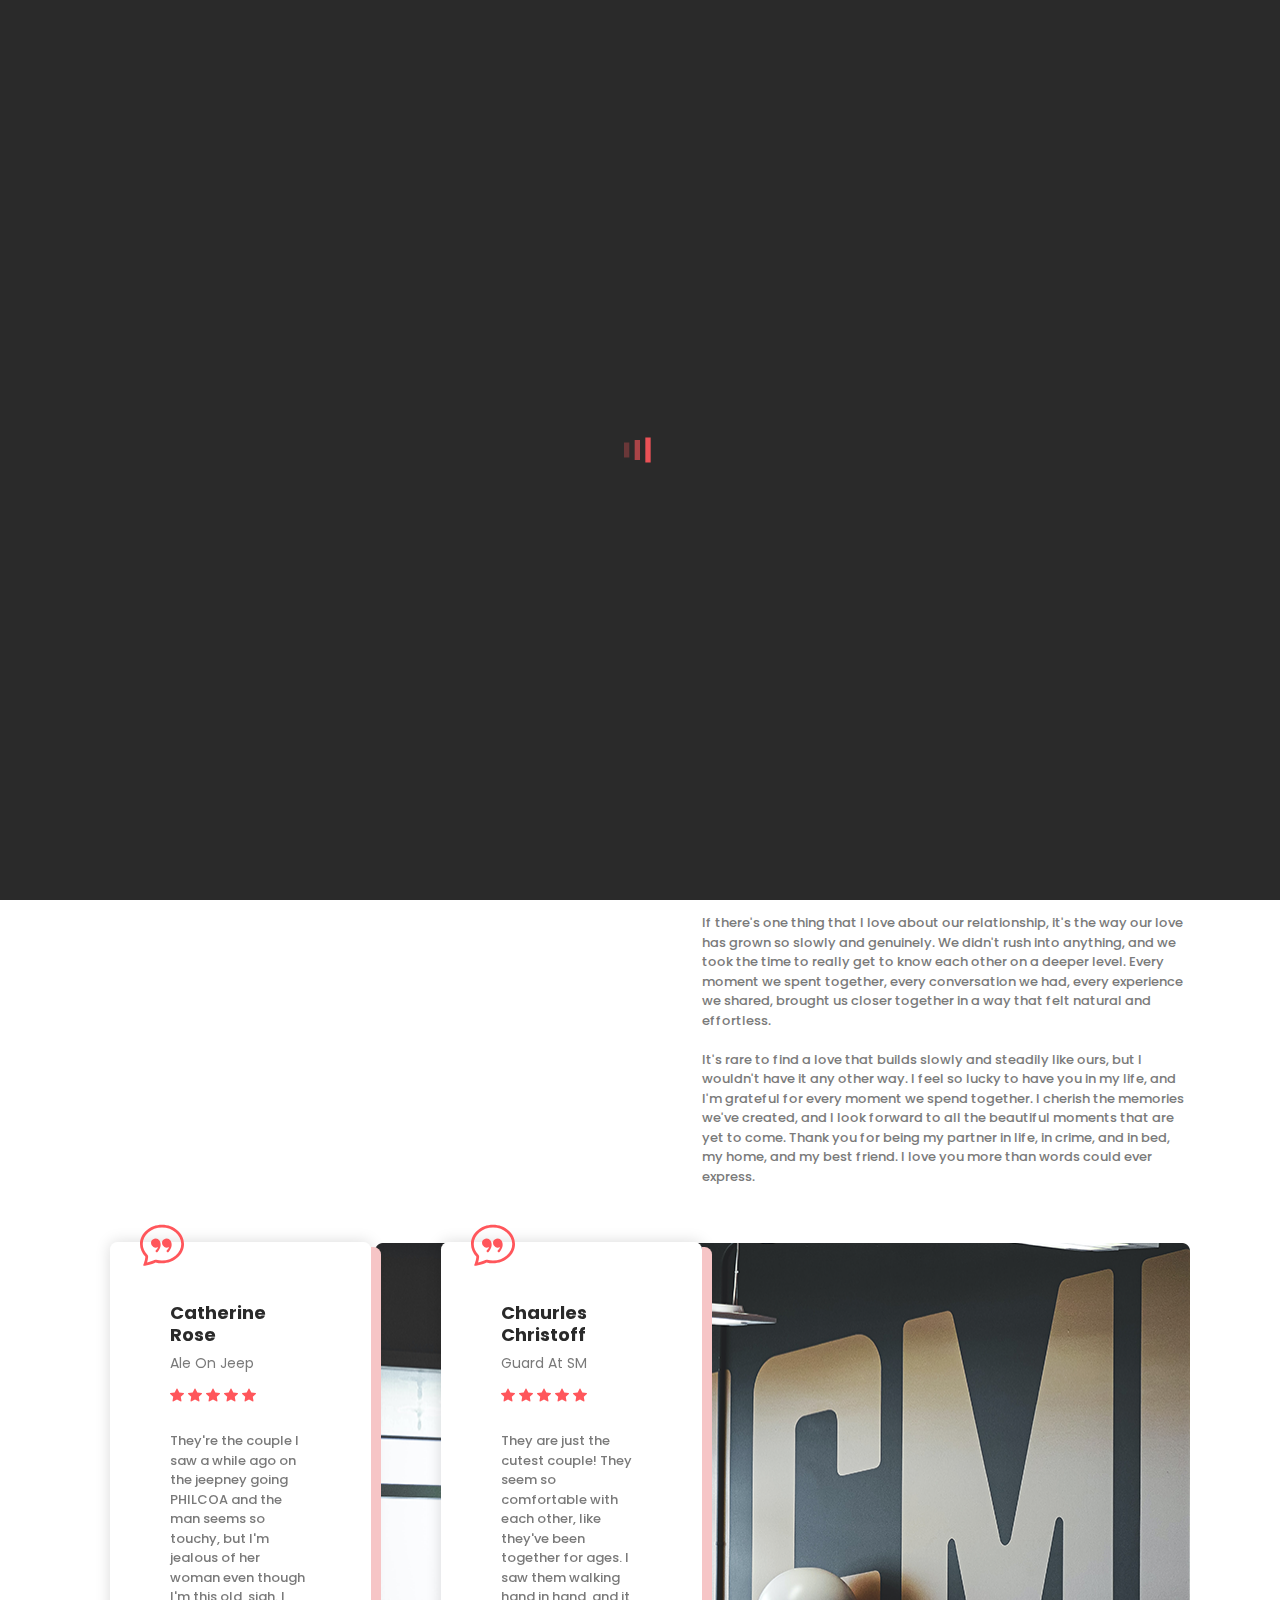
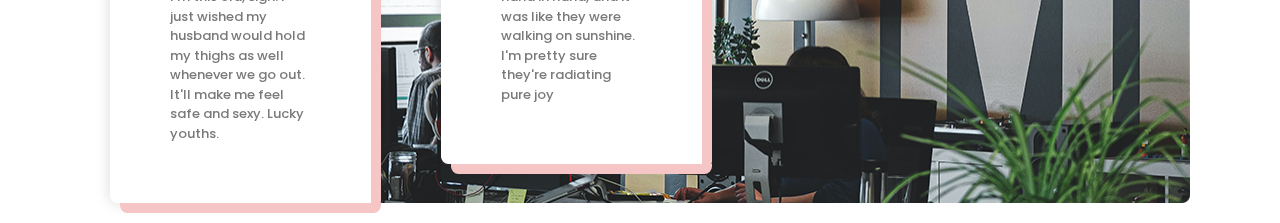
==== commit bdc0ee2e: "edit" ====
--- a/about.html
+++ b/about.html
@@ -8,7 +8,7 @@
 
     <link href="https://fonts.googleapis.com/css2?family=Poppins:wght@100;300;400;500;700;900&display=swap" rel="stylesheet">
 
-    <title>Mediocre Cafe</title>
+    <title>La Cheska's Cafe</title>
 
     <!-- Bootstrap core CSS -->
     <link href="vendor/bootstrap/css/bootstrap.min.css" rel="stylesheet">
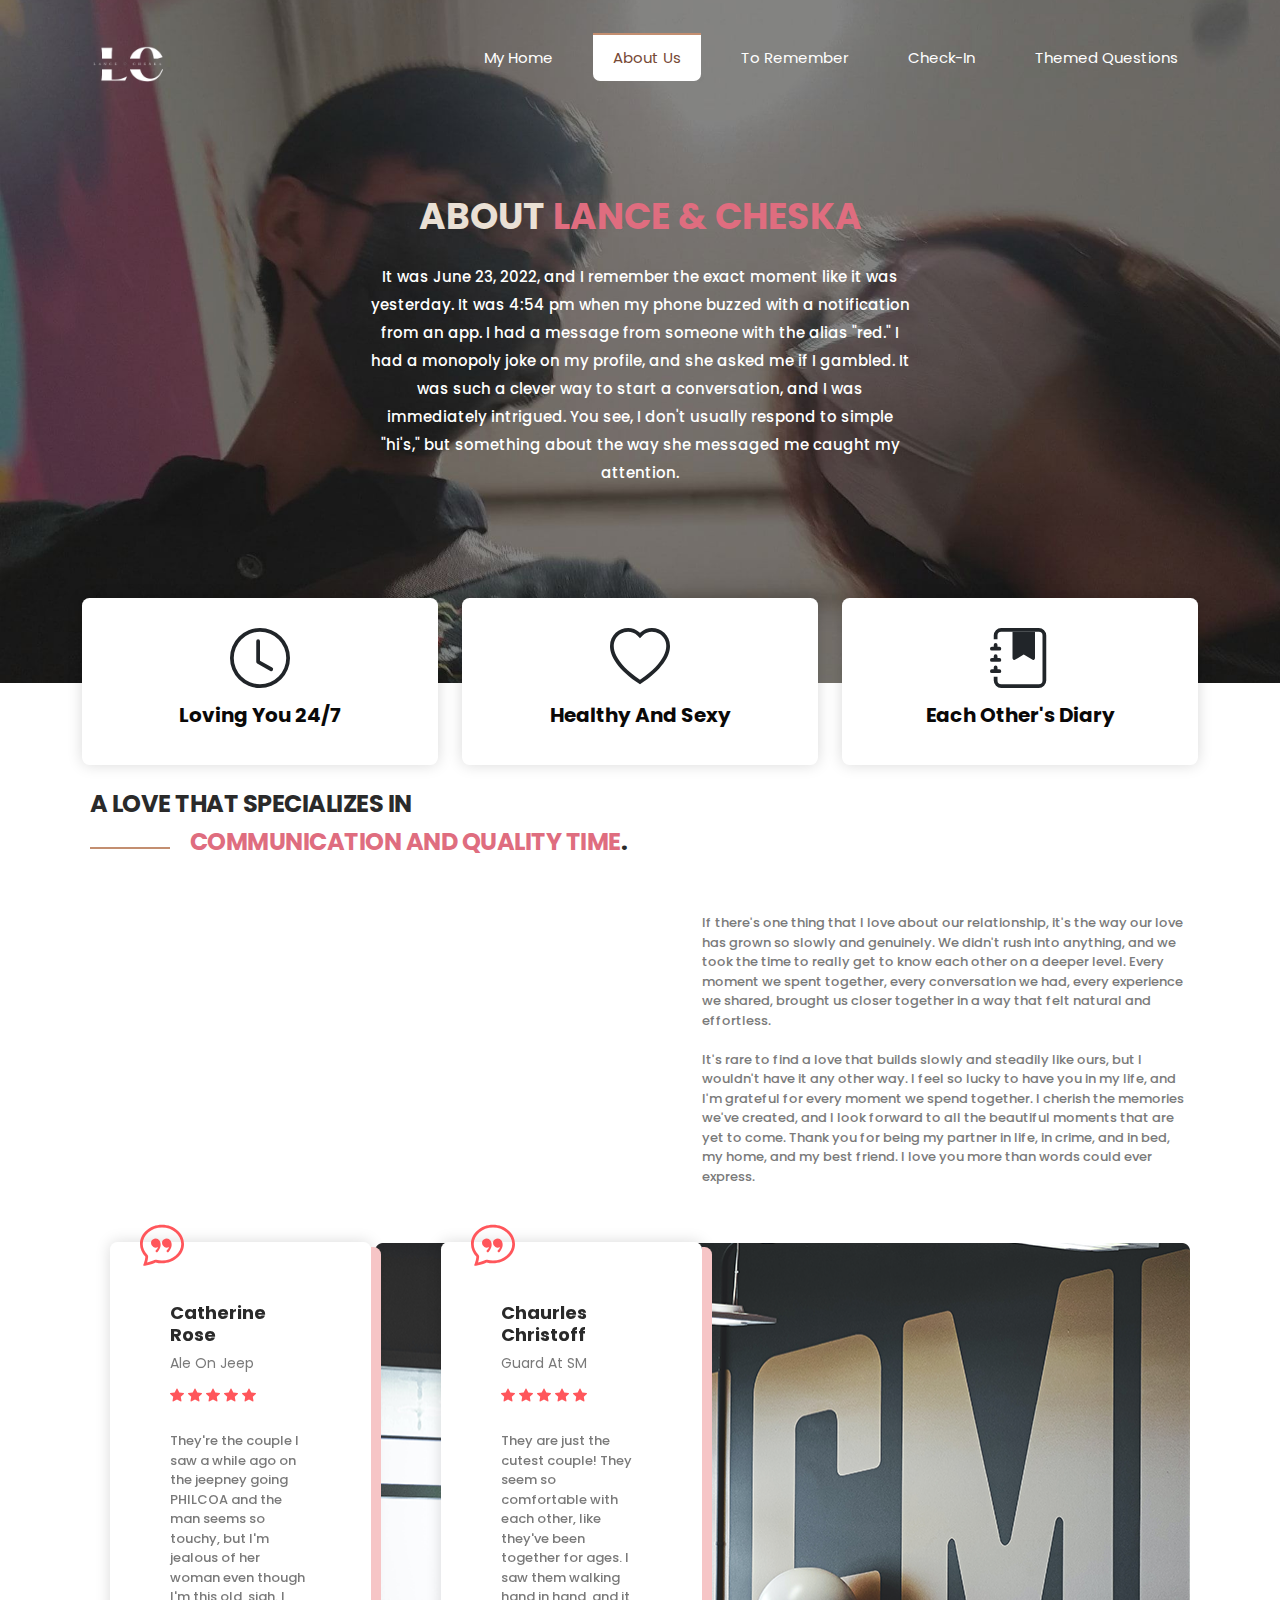
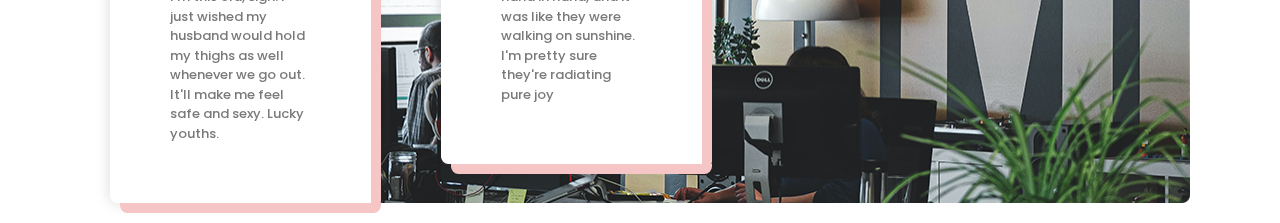
==== commit a028a8ce: "added a feature" ====
--- a/about.html
+++ b/about.html
@@ -1,26 +1,26 @@
 <!DOCTYPE html>
 <html lang="en">
-
   <head>
-
-    <meta charset="utf-8">
-    <meta name="viewport" content="width=device-width, initial-scale=1, shrink-to-fit=no">
-
-    <link href="https://fonts.googleapis.com/css2?family=Poppins:wght@100;300;400;500;700;900&display=swap" rel="stylesheet">
+    <meta charset="utf-8" />
+    <meta name="viewport" content="width=device-width, initial-scale=1, shrink-to-fit=no" />
+
+    <link
+      href="https://fonts.googleapis.com/css2?family=Poppins:wght@100;300;400;500;700;900&display=swap"
+      rel="stylesheet"
+    />
 
     <title>La Cheska's Cafe</title>
 
     <!-- Bootstrap core CSS -->
-    <link href="vendor/bootstrap/css/bootstrap.min.css" rel="stylesheet">
-
+    <link href="vendor/bootstrap/css/bootstrap.min.css" rel="stylesheet" />
 
     <!-- Additional CSS Files -->
-    <link rel="stylesheet" href="assets/css/fontawesome.css">
-    <link rel="stylesheet" href="assets/css/templatemo-572-designer.css">
-    <link rel="stylesheet" href="assets/css/owl.css">
-    <link rel="stylesheet" href="assets/css/animate.css">
-    <link rel="stylesheet"href="https://unpkg.com/swiper@7/swiper-bundle.min.css"/>
-<!--
+    <link rel="stylesheet" href="assets/css/fontawesome.css" />
+    <link rel="stylesheet" href="assets/css/templatemo-572-designer.css" />
+    <link rel="stylesheet" href="assets/css/owl.css" />
+    <link rel="stylesheet" href="assets/css/animate.css" />
+    <link rel="stylesheet" href="https://unpkg.com/swiper@7/swiper-bundle.min.css" />
+    <!--
 
 TemplateMo 572 Designer
 
@@ -29,290 +29,524 @@
 -->
   </head>
 
-<body>
-
-  <div class="loader">
-    <svg version="1.1" id="Layer_1" xmlns="http://www.w3.org/2000/svg" xmlns:xlink="http://www.w3.org/1999/xlink" x="0px" y="0px"
-       width="34px" height="40px" viewBox="0 0 24 30" style="enable-background:new 0 0 50 50;" xml:space="preserve">
-      <rect x="0" y="10" width="4" height="10" fill="#333" opacity="0.2">
-        <animate attributeName="opacity" attributeType="XML" values="0.2; 1; .2" begin="0s" dur="0.8s" repeatCount="indefinite" />
-        <animate attributeName="height" attributeType="XML" values="10; 20; 10" begin="0s" dur="0.8s" repeatCount="indefinite" />
-        <animate attributeName="y" attributeType="XML" values="10; 5; 10" begin="0s" dur="0.8s" repeatCount="indefinite" />
-      </rect>
-      <rect x="8" y="10" width="4" height="10" fill="#333"  opacity="0.2">
-        <animate attributeName="opacity" attributeType="XML" values="0.2; 1; .2" begin="0.15s" dur="0.8s" repeatCount="indefinite" />
-        <animate attributeName="height" attributeType="XML" values="10; 20; 10" begin="0.15s" dur="0.8s" repeatCount="indefinite" />
-        <animate attributeName="y" attributeType="XML" values="10; 5; 10" begin="0.15s" dur="0.8s" repeatCount="indefinite" />
-      </rect>
-      <rect x="16" y="10" width="4" height="10" fill="#333"  opacity="0.2">
-        <animate attributeName="opacity" attributeType="XML" values="0.2; 1; .2" begin="0.3s" dur="0.8s" repeatCount="indefinite" />
-        <animate attributeName="height" attributeType="XML" values="10; 20; 10" begin="0.3s" dur="0.8s" repeatCount="indefinite" />
-        <animate attributeName="y" attributeType="XML" values="10; 5; 10" begin="0.3s" dur="0.8s" repeatCount="indefinite" />
-      </rect>
-    </svg>
-  </div>
-
-  <header id="#top">
-
+  <body>
+    <header id="#top">
       <nav class="main-navigation navbar navbar-expand-lg navbar-light">
-          <div class="container">
-            <a class="navbar-brand" href="index.html"><img src="assets/images/white-logo.png" alt=""></a>
-            <button class="navbar-toggler" type="button" data-bs-toggle="collapse" data-bs-target="#navbarNav" aria-controls="navbarNav" aria-expanded="false" aria-label="Toggle navigation">
-              <span class="navbar-toggler-icon"></span>
-            </button>
-            <div class="collapse navbar-collapse" id="navbarNav">
-                <ul class="navbar-nav">
-                  <li class="nav-item">
-                    <a class="nav-link" href="index.html">My Home</a>
-                  </li>
-                  <li class="nav-item ">
-                    <a class="nav-link active" href="about.html">About Us</a>
-                  </li>
-                  <li class="nav-item">
-                    <a class="nav-link" href="trending.html">To Remember</a>
-                  </li>
-                  <li class="nav-item">
-                    <a class="nav-link" href="contact.html">Relationship Check</a>
-                  </li>
-                </ul>
+        <div class="container">
+          <a class="navbar-brand" href="index.html"
+            ><img src="assets/images/white-logo.png" alt=""
+          /></a>
+          <button
+            class="navbar-toggler"
+            type="button"
+            data-bs-toggle="collapse"
+            data-bs-target="#navbarNav"
+            aria-controls="navbarNav"
+            aria-expanded="false"
+            aria-label="Toggle navigation"
+          >
+            <span class="navbar-toggler-icon"></span>
+          </button>
+          <div class="collapse navbar-collapse" id="navbarNav">
+            <ul class="navbar-nav">
+              <li class="nav-item">
+                <a class="nav-link" href="index.html">My Home</a>
+              </li>
+              <li class="nav-item">
+                <a class="nav-link active" href="about.html">About Us</a>
+              </li>
+              <li class="nav-item">
+                <a class="nav-link" href="trending.html">To Remember</a>
+              </li>
+              <li class="nav-item">
+                <a class="nav-link" href="contact.html">Check-In</a>
+              </li>
+              <li class="nav-item">
+                <a class="nav-link" href="explore.html">Themed Questions</a>
+              </li>
+            </ul>
+          </div>
+        </div>
+      </nav>
+    </header>
+
+    <div class="page-banner change-name">
+      <div class="container">
+        <div class="row">
+          <div class="col-lg-6 offset-lg-3">
+            <div class="header-text">
+              <h2><em>About</em> Lance & Cheska</h2>
+              <p id="about-banner-p">
+                It was June 23, 2022, and I remember the exact moment like it was yesterday. It was
+                4:54 pm when my phone buzzed with a notification from an app. I had a message from
+                someone with the alias "red." I had a monopoly joke on my profile, and she asked me
+                if I gambled. It was such a clever way to start a conversation, and I was
+                immediately intrigued. You see, I don't usually respond to simple "hi's," but
+                something about the way she messaged me caught my attention.
+              </p>
+            </div>
+          </div>
+        </div>
+      </div>
+    </div>
+
+    <div class="services">
+      <div class="container">
+        <div class="row">
+          <div class="col-lg-4">
+            <div class="service-item">
+              <svg
+                xmlns="http://www.w3.org/2000/svg"
+                width="60"
+                height="60"
+                fill="currentColor"
+                class="bi bi-clock"
+                viewBox="0 0 16 16"
+              >
+                <path
+                  d="M8 3.5a.5.5 0 0 0-1 0V9a.5.5 0 0 0 .252.434l3.5 2a.5.5 0 0 0 .496-.868L8 8.71V3.5z"
+                />
+                <path d="M8 16A8 8 0 1 0 8 0a8 8 0 0 0 0 16zm7-8A7 7 0 1 1 1 8a7 7 0 0 1 14 0z" />
+              </svg>
+              <h4>Loving You 24/7</h4>
+            </div>
+          </div>
+          <div class="col-lg-4">
+            <div class="service-item">
+              <svg
+                xmlns="http://www.w3.org/2000/svg"
+                width="60"
+                height="60"
+                fill="currentColor"
+                class="bi bi-heart"
+                viewBox="0 0 16 16"
+              >
+                <path
+                  d="m8 2.748-.717-.737C5.6.281 2.514.878 1.4 3.053c-.523 1.023-.641 2.5.314 4.385.92 1.815 2.834 3.989 6.286 6.357 3.452-2.368 5.365-4.542 6.286-6.357.955-1.886.838-3.362.314-4.385C13.486.878 10.4.28 8.717 2.01L8 2.748zM8 15C-7.333 4.868 3.279-3.04 7.824 1.143c.06.055.119.112.176.171a3.12 3.12 0 0 1 .176-.17C12.72-3.042 23.333 4.867 8 15z"
+                />
+              </svg>
+              <h4>Healthy And Sexy</h4>
+            </div>
+          </div>
+          <div class="col-lg-4">
+            <div class="service-item">
+              <svg
+                xmlns="http://www.w3.org/2000/svg"
+                width="60"
+                height="60"
+                fill="currentColor"
+                class="bi bi-journal-bookmark-fill"
+                viewBox="0 0 16 16"
+              >
+                <path
+                  fill-rule="evenodd"
+                  d="M6 1h6v7a.5.5 0 0 1-.757.429L9 7.083 6.757 8.43A.5.5 0 0 1 6 8V1z"
+                />
+                <path
+                  d="M3 0h10a2 2 0 0 1 2 2v12a2 2 0 0 1-2 2H3a2 2 0 0 1-2-2v-1h1v1a1 1 0 0 0 1 1h10a1 1 0 0 0 1-1V2a1 1 0 0 0-1-1H3a1 1 0 0 0-1 1v1H1V2a2 2 0 0 1 2-2z"
+                />
+                <path
+                  d="M1 5v-.5a.5.5 0 0 1 1 0V5h.5a.5.5 0 0 1 0 1h-2a.5.5 0 0 1 0-1H1zm0 3v-.5a.5.5 0 0 1 1 0V8h.5a.5.5 0 0 1 0 1h-2a.5.5 0 0 1 0-1H1zm0 3v-.5a.5.5 0 0 1 1 0v.5h.5a.5.5 0 0 1 0 1h-2a.5.5 0 0 1 0-1H1z"
+                />
+              </svg>
+              <h4>Each Other's Diary</h4>
+            </div>
+          </div>
+        </div>
+      </div>
+    </div>
+
+    <section class="interior-design">
+      <div class="container expanded">
+        <div class="row">
+          <div class="col-lg-6">
+            <div class="section-heading">
+              <h2>A Love That Specializes In<br /><em>Communication and Quality Time</em>.</h2>
+            </div>
+            <div class="left-image">
+              <img src="assets/images/interior-design-left-image.jpg" alt="" />
+            </div>
+          </div>
+          <div class="col-lg-6 align-self-center">
+            <div class="right-content">
+              <p id="text-beside-gif">
+                If there's one thing that I love about our relationship, it's the way our love has
+                grown so slowly and genuinely. We didn't rush into anything, and we took the time to
+                really get to know each other on a deeper level. Every moment we spent together,
+                every conversation we had, every experience we shared, brought us closer together in
+                a way that felt natural and effortless. <br /><br />
+
+                It's rare to find a love that builds slowly and steadily like ours, but I wouldn't
+                have it any other way. I feel so lucky to have you in my life, and I'm grateful for
+                every moment we spend together. I cherish the memories we've created, and I look
+                forward to all the beautiful moments that are yet to come. Thank you for being my
+                partner in life, in crime, and in bed, my home, and my best friend. I love you more
+                than words could ever express.
+              </p>
+            </div>
+          </div>
+        </div>
+      </div>
+    </section>
+
+    <section class="what-they-say">
+      <div class="container expanded">
+        <div class="row">
+          <div class="col-lg-12">
+            <div class="testimonials">
+              <div class="row">
+                <div class="col-lg-7">
+                  <div class="owl-what-they-say owl-carousel">
+                    <div class="item testimonial-item">
+                      <img class="float-start" src="assets/images/" alt="" />
+                      <div class="icon">
+                        <svg
+                          xmlns="http://www.w3.org/2000/svg"
+                          width="44"
+                          height="44"
+                          fill="currentColor"
+                          class="bi bi-chat-quote"
+                          viewBox="0 0 16 16"
+                        >
+                          <path
+                            class="icon"
+                            d="M2.678 11.894a1 1 0 0 1 .287.801 10.97 10.97 0 0 1-.398 2c1.395-.323 2.247-.697 2.634-.893a1 1 0 0 1 .71-.074A8.06 8.06 0 0 0 8 14c3.996 0 7-2.807 7-6 0-3.192-3.004-6-7-6S1 4.808 1 8c0 1.468.617 2.83 1.678 3.894zm-.493 3.905a21.682 21.682 0 0 1-.713.129c-.2.032-.352-.176-.273-.362a9.68 9.68 0 0 0 .244-.637l.003-.01c.248-.72.45-1.548.524-2.319C.743 11.37 0 9.76 0 8c0-3.866 3.582-7 8-7s8 3.134 8 7-3.582 7-8 7a9.06 9.06 0 0 1-2.347-.306c-.52.263-1.639.742-3.468 1.105z"
+                          />
+                          <path
+                            class="icon"
+                            d="M7.066 6.76A1.665 1.665 0 0 0 4 7.668a1.667 1.667 0 0 0 2.561 1.406c-.131.389-.375.804-.777 1.22a.417.417 0 0 0 .6.58c1.486-1.54 1.293-3.214.682-4.112zm4 0A1.665 1.665 0 0 0 8 7.668a1.667 1.667 0 0 0 2.561 1.406c-.131.389-.375.804-.777 1.22a.417.417 0 0 0 .6.58c1.486-1.54 1.293-3.214.682-4.112z"
+                          />
+                        </svg>
+                      </div>
+                      <h4>Catherine Rose</h4>
+                      <span>Ale On Jeep</span>
+                      <ul>
+                        <li>
+                          <svg
+                            xmlns="http://www.w3.org/2000/svg"
+                            width="14"
+                            height="14"
+                            fill="#ff565b"
+                            class="bi bi-star-fill"
+                            viewBox="0 0 16 16"
+                          >
+                            <path
+                              d="M3.612 15.443c-.386.198-.824-.149-.746-.592l.83-4.73L.173 6.765c-.329-.314-.158-.888.283-.95l4.898-.696L7.538.792c.197-.39.73-.39.927 0l2.184 4.327 4.898.696c.441.062.612.636.283.95l-3.523 3.356.83 4.73c.078.443-.36.79-.746.592L8 13.187l-4.389 2.256z"
+                            />
+                          </svg>
+                        </li>
+                        <li>
+                          <svg
+                            xmlns="http://www.w3.org/2000/svg"
+                            width="14"
+                            height="14"
+                            fill="#ff565b"
+                            class="bi bi-star-fill"
+                            viewBox="0 0 16 16"
+                          >
+                            <path
+                              d="M3.612 15.443c-.386.198-.824-.149-.746-.592l.83-4.73L.173 6.765c-.329-.314-.158-.888.283-.95l4.898-.696L7.538.792c.197-.39.73-.39.927 0l2.184 4.327 4.898.696c.441.062.612.636.283.95l-3.523 3.356.83 4.73c.078.443-.36.79-.746.592L8 13.187l-4.389 2.256z"
+                            />
+                          </svg>
+                        </li>
+                        <li>
+                          <svg
+                            xmlns="http://www.w3.org/2000/svg"
+                            width="14"
+                            height="14"
+                            fill="#ff565b"
+                            class="bi bi-star-fill"
+                            viewBox="0 0 16 16"
+                          >
+                            <path
+                              d="M3.612 15.443c-.386.198-.824-.149-.746-.592l.83-4.73L.173 6.765c-.329-.314-.158-.888.283-.95l4.898-.696L7.538.792c.197-.39.73-.39.927 0l2.184 4.327 4.898.696c.441.062.612.636.283.95l-3.523 3.356.83 4.73c.078.443-.36.79-.746.592L8 13.187l-4.389 2.256z"
+                            />
+                          </svg>
+                        </li>
+                        <li>
+                          <svg
+                            xmlns="http://www.w3.org/2000/svg"
+                            width="14"
+                            height="14"
+                            fill="#ff565b"
+                            class="bi bi-star-fill"
+                            viewBox="0 0 16 16"
+                          >
+                            <path
+                              d="M3.612 15.443c-.386.198-.824-.149-.746-.592l.83-4.73L.173 6.765c-.329-.314-.158-.888.283-.95l4.898-.696L7.538.792c.197-.39.73-.39.927 0l2.184 4.327 4.898.696c.441.062.612.636.283.95l-3.523 3.356.83 4.73c.078.443-.36.79-.746.592L8 13.187l-4.389 2.256z"
+                            />
+                          </svg>
+                        </li>
+                        <li>
+                          <svg
+                            xmlns="http://www.w3.org/2000/svg"
+                            width="14"
+                            height="14"
+                            fill="#ff565b"
+                            class="bi bi-star-fill"
+                            viewBox="0 0 16 16"
+                          >
+                            <path
+                              d="M3.612 15.443c-.386.198-.824-.149-.746-.592l.83-4.73L.173 6.765c-.329-.314-.158-.888.283-.95l4.898-.696L7.538.792c.197-.39.73-.39.927 0l2.184 4.327 4.898.696c.441.062.612.636.283.95l-3.523 3.356.83 4.73c.078.443-.36.79-.746.592L8 13.187l-4.389 2.256z"
+                            />
+                          </svg>
+                        </li>
+                      </ul>
+                      <p>
+                        They're the couple I saw a while ago on the jeepney going PHILCOA and the
+                        man seems so touchy, but I'm jealous of her woman even though I'm this old,
+                        sigh. I just wished my husband would hold my thighs as well whenever we go
+                        out. It'll make me feel safe and sexy. Lucky youths.
+                      </p>
+                    </div>
+
+                    <div class="item testimonial-item">
+                      <img class="float-start" src="assets/images/" alt="" />
+                      <div class="icon">
+                        <svg
+                          xmlns="http://www.w3.org/2000/svg"
+                          width="44"
+                          height="44"
+                          fill="currentColor"
+                          class="bi bi-chat-quote"
+                          viewBox="0 0 16 16"
+                        >
+                          <path
+                            class="icon"
+                            d="M2.678 11.894a1 1 0 0 1 .287.801 10.97 10.97 0 0 1-.398 2c1.395-.323 2.247-.697 2.634-.893a1 1 0 0 1 .71-.074A8.06 8.06 0 0 0 8 14c3.996 0 7-2.807 7-6 0-3.192-3.004-6-7-6S1 4.808 1 8c0 1.468.617 2.83 1.678 3.894zm-.493 3.905a21.682 21.682 0 0 1-.713.129c-.2.032-.352-.176-.273-.362a9.68 9.68 0 0 0 .244-.637l.003-.01c.248-.72.45-1.548.524-2.319C.743 11.37 0 9.76 0 8c0-3.866 3.582-7 8-7s8 3.134 8 7-3.582 7-8 7a9.06 9.06 0 0 1-2.347-.306c-.52.263-1.639.742-3.468 1.105z"
+                          />
+                          <path
+                            class="icon"
+                            d="M7.066 6.76A1.665 1.665 0 0 0 4 7.668a1.667 1.667 0 0 0 2.561 1.406c-.131.389-.375.804-.777 1.22a.417.417 0 0 0 .6.58c1.486-1.54 1.293-3.214.682-4.112zm4 0A1.665 1.665 0 0 0 8 7.668a1.667 1.667 0 0 0 2.561 1.406c-.131.389-.375.804-.777 1.22a.417.417 0 0 0 .6.58c1.486-1.54 1.293-3.214.682-4.112z"
+                          />
+                        </svg>
+                      </div>
+                      <h4>Chaurles Christoff</h4>
+                      <span>Guard At SM</span>
+                      <ul>
+                        <li>
+                          <svg
+                            xmlns="http://www.w3.org/2000/svg"
+                            width="14"
+                            height="14"
+                            fill="#ff565b"
+                            class="bi bi-star-fill"
+                            viewBox="0 0 16 16"
+                          >
+                            <path
+                              d="M3.612 15.443c-.386.198-.824-.149-.746-.592l.83-4.73L.173 6.765c-.329-.314-.158-.888.283-.95l4.898-.696L7.538.792c.197-.39.73-.39.927 0l2.184 4.327 4.898.696c.441.062.612.636.283.95l-3.523 3.356.83 4.73c.078.443-.36.79-.746.592L8 13.187l-4.389 2.256z"
+                            />
+                          </svg>
+                        </li>
+                        <li>
+                          <svg
+                            xmlns="http://www.w3.org/2000/svg"
+                            width="14"
+                            height="14"
+                            fill="#ff565b"
+                            class="bi bi-star-fill"
+                            viewBox="0 0 16 16"
+                          >
+                            <path
+                              d="M3.612 15.443c-.386.198-.824-.149-.746-.592l.83-4.73L.173 6.765c-.329-.314-.158-.888.283-.95l4.898-.696L7.538.792c.197-.39.73-.39.927 0l2.184 4.327 4.898.696c.441.062.612.636.283.95l-3.523 3.356.83 4.73c.078.443-.36.79-.746.592L8 13.187l-4.389 2.256z"
+                            />
+                          </svg>
+                        </li>
+                        <li>
+                          <svg
+                            xmlns="http://www.w3.org/2000/svg"
+                            width="14"
+                            height="14"
+                            fill="#ff565b"
+                            class="bi bi-star-fill"
+                            viewBox="0 0 16 16"
+                          >
+                            <path
+                              d="M3.612 15.443c-.386.198-.824-.149-.746-.592l.83-4.73L.173 6.765c-.329-.314-.158-.888.283-.95l4.898-.696L7.538.792c.197-.39.73-.39.927 0l2.184 4.327 4.898.696c.441.062.612.636.283.95l-3.523 3.356.83 4.73c.078.443-.36.79-.746.592L8 13.187l-4.389 2.256z"
+                            />
+                          </svg>
+                        </li>
+                        <li>
+                          <svg
+                            xmlns="http://www.w3.org/2000/svg"
+                            width="14"
+                            height="14"
+                            fill="#ff565b"
+                            class="bi bi-star-fill"
+                            viewBox="0 0 16 16"
+                          >
+                            <path
+                              d="M3.612 15.443c-.386.198-.824-.149-.746-.592l.83-4.73L.173 6.765c-.329-.314-.158-.888.283-.95l4.898-.696L7.538.792c.197-.39.73-.39.927 0l2.184 4.327 4.898.696c.441.062.612.636.283.95l-3.523 3.356.83 4.73c.078.443-.36.79-.746.592L8 13.187l-4.389 2.256z"
+                            />
+                          </svg>
+                        </li>
+                        <li>
+                          <svg
+                            xmlns="http://www.w3.org/2000/svg"
+                            width="14"
+                            height="14"
+                            fill="#ff565b"
+                            class="bi bi-star-fill"
+                            viewBox="0 0 16 16"
+                          >
+                            <path
+                              d="M3.612 15.443c-.386.198-.824-.149-.746-.592l.83-4.73L.173 6.765c-.329-.314-.158-.888.283-.95l4.898-.696L7.538.792c.197-.39.73-.39.927 0l2.184 4.327 4.898.696c.441.062.612.636.283.95l-3.523 3.356.83 4.73c.078.443-.36.79-.746.592L8 13.187l-4.389 2.256z"
+                            />
+                          </svg>
+                        </li>
+                      </ul>
+                      <p>
+                        They are just the cutest couple! They seem so comfortable with each other,
+                        like they've been together for ages. I saw them walking hand in hand, and it
+                        was like they were walking on sunshine. I'm pretty sure they're radiating
+                        pure joy
+                      </p>
+                    </div>
+
+                    <div class="item testimonial-item">
+                      <img class="float-start" src="assets/images/" alt="" />
+                      <div class="icon">
+                        <svg
+                          xmlns="http://www.w3.org/2000/svg"
+                          width="44"
+                          height="44"
+                          fill="currentColor"
+                          class="bi bi-chat-quote"
+                          viewBox="0 0 16 16"
+                        >
+                          <path
+                            class="icon"
+                            d="M2.678 11.894a1 1 0 0 1 .287.801 10.97 10.97 0 0 1-.398 2c1.395-.323 2.247-.697 2.634-.893a1 1 0 0 1 .71-.074A8.06 8.06 0 0 0 8 14c3.996 0 7-2.807 7-6 0-3.192-3.004-6-7-6S1 4.808 1 8c0 1.468.617 2.83 1.678 3.894zm-.493 3.905a21.682 21.682 0 0 1-.713.129c-.2.032-.352-.176-.273-.362a9.68 9.68 0 0 0 .244-.637l.003-.01c.248-.72.45-1.548.524-2.319C.743 11.37 0 9.76 0 8c0-3.866 3.582-7 8-7s8 3.134 8 7-3.582 7-8 7a9.06 9.06 0 0 1-2.347-.306c-.52.263-1.639.742-3.468 1.105z"
+                          />
+                          <path
+                            class="icon"
+                            d="M7.066 6.76A1.665 1.665 0 0 0 4 7.668a1.667 1.667 0 0 0 2.561 1.406c-.131.389-.375.804-.777 1.22a.417.417 0 0 0 .6.58c1.486-1.54 1.293-3.214.682-4.112zm4 0A1.665 1.665 0 0 0 8 7.668a1.667 1.667 0 0 0 2.561 1.406c-.131.389-.375.804-.777 1.22a.417.417 0 0 0 .6.58c1.486-1.54 1.293-3.214.682-4.112z"
+                          />
+                        </svg>
+                      </div>
+                      <h4>Valkyrie Penelope</h4>
+                      <span>Pharmacist At South Star Drug</span>
+                      <ul>
+                        <li>
+                          <svg
+                            xmlns="http://www.w3.org/2000/svg"
+                            width="14"
+                            height="14"
+                            fill="#ff565b"
+                            class="bi bi-star-fill"
+                            viewBox="0 0 16 16"
+                          >
+                            <path
+                              d="M3.612 15.443c-.386.198-.824-.149-.746-.592l.83-4.73L.173 6.765c-.329-.314-.158-.888.283-.95l4.898-.696L7.538.792c.197-.39.73-.39.927 0l2.184 4.327 4.898.696c.441.062.612.636.283.95l-3.523 3.356.83 4.73c.078.443-.36.79-.746.592L8 13.187l-4.389 2.256z"
+                            />
+                          </svg>
+                        </li>
+                        <li>
+                          <svg
+                            xmlns="http://www.w3.org/2000/svg"
+                            width="14"
+                            height="14"
+                            fill="#ff565b"
+                            class="bi bi-star-fill"
+                            viewBox="0 0 16 16"
+                          >
+                            <path
+                              d="M3.612 15.443c-.386.198-.824-.149-.746-.592l.83-4.73L.173 6.765c-.329-.314-.158-.888.283-.95l4.898-.696L7.538.792c.197-.39.73-.39.927 0l2.184 4.327 4.898.696c.441.062.612.636.283.95l-3.523 3.356.83 4.73c.078.443-.36.79-.746.592L8 13.187l-4.389 2.256z"
+                            />
+                          </svg>
+                        </li>
+                        <li>
+                          <svg
+                            xmlns="http://www.w3.org/2000/svg"
+                            width="14"
+                            height="14"
+                            fill="#ff565b"
+                            class="bi bi-star-fill"
+                            viewBox="0 0 16 16"
+                          >
+                            <path
+                              d="M3.612 15.443c-.386.198-.824-.149-.746-.592l.83-4.73L.173 6.765c-.329-.314-.158-.888.283-.95l4.898-.696L7.538.792c.197-.39.73-.39.927 0l2.184 4.327 4.898.696c.441.062.612.636.283.95l-3.523 3.356.83 4.73c.078.443-.36.79-.746.592L8 13.187l-4.389 2.256z"
+                            />
+                          </svg>
+                        </li>
+                        <li>
+                          <svg
+                            xmlns="http://www.w3.org/2000/svg"
+                            width="14"
+                            height="14"
+                            fill="#ff565b"
+                            class="bi bi-star-fill"
+                            viewBox="0 0 16 16"
+                          >
+                            <path
+                              d="M3.612 15.443c-.386.198-.824-.149-.746-.592l.83-4.73L.173 6.765c-.329-.314-.158-.888.283-.95l4.898-.696L7.538.792c.197-.39.73-.39.927 0l2.184 4.327 4.898.696c.441.062.612.636.283.95l-3.523 3.356.83 4.73c.078.443-.36.79-.746.592L8 13.187l-4.389 2.256z"
+                            />
+                          </svg>
+                        </li>
+                        <li>
+                          <svg
+                            xmlns="http://www.w3.org/2000/svg"
+                            width="14"
+                            height="14"
+                            fill="#ff565b"
+                            class="bi bi-star-fill"
+                            viewBox="0 0 16 16"
+                          >
+                            <path
+                              d="M3.612 15.443c-.386.198-.824-.149-.746-.592l.83-4.73L.173 6.765c-.329-.314-.158-.888.283-.95l4.898-.696L7.538.792c.197-.39.73-.39.927 0l2.184 4.327 4.898.696c.441.062.612.636.283.95l-3.523 3.356.83 4.73c.078.443-.36.79-.746.592L8 13.187l-4.389 2.256z"
+                            />
+                          </svg>
+                        </li>
+                      </ul>
+                      <p>
+                        Oh, he's the one that bought two boxes of protection! He's trying to be
+                        chill with it, but it's obvious that he's a bit shy. I mean, he bought it
+                        the moment we opened at 6:30 AM! LOL lucky teens.
+                      </p>
+                    </div>
+                  </div>
+                </div>
               </div>
-          </div>
-      </nav>
-
-  </header>
-
-  <div class="page-banner change-name">
-        <div class="container">
-            <div class="row">
-                <div class="col-lg-6 offset-lg-3">
-                    <div class="header-text">
-                        <h2><em>About</em> Lance & Cheska</h2>
-                        <p id="about-banner-p">It was June 23, 2022, and I remember 
-                            the exact moment like it was yesterday. It was 4:54 pm when my 
-                            phone buzzed with a notification from an app. I had a message from 
-                            someone with the alias "red." I had a monopoly joke on my profile, 
-                            and she asked me if I gambled. It was such a clever way to start a 
-                            conversation, and I was immediately intrigued. You see, I don't usually 
-                            respond to simple "hi's," but something about the way she messaged me 
-                            caught my attention.
-                        </p>
-                    </div>
-                </div>
-            </div>
+            </div>
+          </div>
         </div>
-    </div>
-
-
-    <div class="services">
-        <div class="container">
-            <div class="row">
-                <div class="col-lg-4">
-                    <div class="service-item">
-                        <svg xmlns="http://www.w3.org/2000/svg" width="60" height="60" fill="currentColor" class="bi bi-clock" viewBox="0 0 16 16">
-                            <path d="M8 3.5a.5.5 0 0 0-1 0V9a.5.5 0 0 0 .252.434l3.5 2a.5.5 0 0 0 .496-.868L8 8.71V3.5z"/>
-                            <path d="M8 16A8 8 0 1 0 8 0a8 8 0 0 0 0 16zm7-8A7 7 0 1 1 1 8a7 7 0 0 1 14 0z"/>
-                          </svg>
-                        <h4>Loving You 24/7 </h4>
-                    </div>
-                </div>
-                <div class="col-lg-4">
-                    <div class="service-item">
-                        <svg xmlns="http://www.w3.org/2000/svg" width="60" height="60" fill="currentColor" class="bi bi-heart" viewBox="0 0 16 16">
-                            <path d="m8 2.748-.717-.737C5.6.281 2.514.878 1.4 3.053c-.523 1.023-.641 2.5.314 4.385.92 1.815 2.834 3.989 6.286 6.357 3.452-2.368 5.365-4.542 6.286-6.357.955-1.886.838-3.362.314-4.385C13.486.878 10.4.28 8.717 2.01L8 2.748zM8 15C-7.333 4.868 3.279-3.04 7.824 1.143c.06.055.119.112.176.171a3.12 3.12 0 0 1 .176-.17C12.72-3.042 23.333 4.867 8 15z"/>
-                          </svg>
-                        <h4>Healthy And Sexy</h4>
-                    </div>
-                </div>
-                <div class="col-lg-4">
-                    <div class="service-item">
-                        <svg xmlns="http://www.w3.org/2000/svg" width="60" height="60" fill="currentColor" class="bi bi-journal-bookmark-fill" viewBox="0 0 16 16">
-                            <path fill-rule="evenodd" d="M6 1h6v7a.5.5 0 0 1-.757.429L9 7.083 6.757 8.43A.5.5 0 0 1 6 8V1z"/>
-                            <path d="M3 0h10a2 2 0 0 1 2 2v12a2 2 0 0 1-2 2H3a2 2 0 0 1-2-2v-1h1v1a1 1 0 0 0 1 1h10a1 1 0 0 0 1-1V2a1 1 0 0 0-1-1H3a1 1 0 0 0-1 1v1H1V2a2 2 0 0 1 2-2z"/>
-                            <path d="M1 5v-.5a.5.5 0 0 1 1 0V5h.5a.5.5 0 0 1 0 1h-2a.5.5 0 0 1 0-1H1zm0 3v-.5a.5.5 0 0 1 1 0V8h.5a.5.5 0 0 1 0 1h-2a.5.5 0 0 1 0-1H1zm0 3v-.5a.5.5 0 0 1 1 0v.5h.5a.5.5 0 0 1 0 1h-2a.5.5 0 0 1 0-1H1z"/>
-                          </svg>
-                        <h4>Each Other's Diary</h4>
-                    </div>
-                </div>
-            </div>
-        </div>
-    </div>
-
-
-    <section class="interior-design">
-        <div class="container expanded">
-            <div class="row">
-                <div class="col-lg-6">
-                    <div class="section-heading">
-                        <h2>A Love That Specializes In<br><em>Communication and Quality Time</em>.</h2>
-                    </div>
-                    <div class="left-image">
-                        <img src="assets/images/interior-design-left-image.jpg" alt="">
-                    </div>
-                </div>
-                <div class="col-lg-6 align-self-center">
-                    <div class="right-content">
-                        <p id="text-beside-gif">If there's one thing that I love about our relationship, it's the way our love has grown so slowly and genuinely. We didn't rush into anything, and we took the time to really get to know each other on a deeper level. Every moment we spent together, every conversation we had, every experience we shared, brought us closer together in a way that felt natural and effortless. <br><br>
-
-                            It's rare to find a love that builds slowly and steadily like ours, but I wouldn't have it any other way. I feel so lucky to have you in my life, and I'm grateful for every moment we spend together. I cherish the memories we've created, and I look forward to all the beautiful moments that are yet to come. Thank you for being my partner in life, in crime, and in bed, my home, and my best friend. I love you more than words could ever express.</p>
-                    </div>
-                </div>
-            </div>
-        </div>
+      </div>
     </section>
 
-
-    <section class="what-they-say">
-        <div class="container expanded">
-            <div class="row">
-                <div class="col-lg-12">
-                    <div class="testimonials">
-                        <div class="row">
-                            <div class="col-lg-7">
-                            <div class="owl-what-they-say owl-carousel">
-                                <div class="item testimonial-item">
-                                    <img class="float-start" src="assets/images/" alt="">
-                                    <div class="icon"><svg xmlns="http://www.w3.org/2000/svg" width="44" height="44" fill="currentColor" class="bi bi-chat-quote" viewBox="0 0 16 16">
-                                    <path class="icon" d="M2.678 11.894a1 1 0 0 1 .287.801 10.97 10.97 0 0 1-.398 2c1.395-.323 2.247-.697 2.634-.893a1 1 0 0 1 .71-.074A8.06 8.06 0 0 0 8 14c3.996 0 7-2.807 7-6 0-3.192-3.004-6-7-6S1 4.808 1 8c0 1.468.617 2.83 1.678 3.894zm-.493 3.905a21.682 21.682 0 0 1-.713.129c-.2.032-.352-.176-.273-.362a9.68 9.68 0 0 0 .244-.637l.003-.01c.248-.72.45-1.548.524-2.319C.743 11.37 0 9.76 0 8c0-3.866 3.582-7 8-7s8 3.134 8 7-3.582 7-8 7a9.06 9.06 0 0 1-2.347-.306c-.52.263-1.639.742-3.468 1.105z"/>
-                                    <path class="icon" d="M7.066 6.76A1.665 1.665 0 0 0 4 7.668a1.667 1.667 0 0 0 2.561 1.406c-.131.389-.375.804-.777 1.22a.417.417 0 0 0 .6.58c1.486-1.54 1.293-3.214.682-4.112zm4 0A1.665 1.665 0 0 0 8 7.668a1.667 1.667 0 0 0 2.561 1.406c-.131.389-.375.804-.777 1.22a.417.417 0 0 0 .6.58c1.486-1.54 1.293-3.214.682-4.112z"/>
-                                    </svg></div>
-                                    <h4>Catherine Rose</h4>
-                                    <span>Ale On Jeep</span>
-                                    <ul>
-                                        <li><svg xmlns="http://www.w3.org/2000/svg" width="14" height="14" fill="#ff565b" class="bi bi-star-fill" viewBox="0 0 16 16">
-                                        <path d="M3.612 15.443c-.386.198-.824-.149-.746-.592l.83-4.73L.173 6.765c-.329-.314-.158-.888.283-.95l4.898-.696L7.538.792c.197-.39.73-.39.927 0l2.184 4.327 4.898.696c.441.062.612.636.283.95l-3.523 3.356.83 4.73c.078.443-.36.79-.746.592L8 13.187l-4.389 2.256z"/>
-                                        </svg></li>
-                                        <li><svg xmlns="http://www.w3.org/2000/svg" width="14" height="14" fill="#ff565b" class="bi bi-star-fill" viewBox="0 0 16 16">
-                                        <path d="M3.612 15.443c-.386.198-.824-.149-.746-.592l.83-4.73L.173 6.765c-.329-.314-.158-.888.283-.95l4.898-.696L7.538.792c.197-.39.73-.39.927 0l2.184 4.327 4.898.696c.441.062.612.636.283.95l-3.523 3.356.83 4.73c.078.443-.36.79-.746.592L8 13.187l-4.389 2.256z"/>
-                                        </svg></li>
-                                        <li><svg xmlns="http://www.w3.org/2000/svg" width="14" height="14" fill="#ff565b" class="bi bi-star-fill" viewBox="0 0 16 16">
-                                        <path d="M3.612 15.443c-.386.198-.824-.149-.746-.592l.83-4.73L.173 6.765c-.329-.314-.158-.888.283-.95l4.898-.696L7.538.792c.197-.39.73-.39.927 0l2.184 4.327 4.898.696c.441.062.612.636.283.95l-3.523 3.356.83 4.73c.078.443-.36.79-.746.592L8 13.187l-4.389 2.256z"/>
-                                        </svg></li>
-                                        <li><svg xmlns="http://www.w3.org/2000/svg" width="14" height="14" fill="#ff565b" class="bi bi-star-fill" viewBox="0 0 16 16">
-                                        <path d="M3.612 15.443c-.386.198-.824-.149-.746-.592l.83-4.73L.173 6.765c-.329-.314-.158-.888.283-.95l4.898-.696L7.538.792c.197-.39.73-.39.927 0l2.184 4.327 4.898.696c.441.062.612.636.283.95l-3.523 3.356.83 4.73c.078.443-.36.79-.746.592L8 13.187l-4.389 2.256z"/>
-                                        </svg></li>
-                                        <li><svg xmlns="http://www.w3.org/2000/svg" width="14" height="14" fill="#ff565b" class="bi bi-star-fill" viewBox="0 0 16 16">
-                                        <path d="M3.612 15.443c-.386.198-.824-.149-.746-.592l.83-4.73L.173 6.765c-.329-.314-.158-.888.283-.95l4.898-.696L7.538.792c.197-.39.73-.39.927 0l2.184 4.327 4.898.696c.441.062.612.636.283.95l-3.523 3.356.83 4.73c.078.443-.36.79-.746.592L8 13.187l-4.389 2.256z"/>
-                                        </svg></li>
-                                    </ul>
-                                    <p>They're the couple I saw a while ago on the jeepney going PHILCOA and the man seems so touchy, but I'm jealous of her woman even though
-                                        I'm this old, sigh.  I just wished my husband would hold my thighs as well whenever we go out. It'll make me feel safe and sexy. Lucky youths.
-                                    </p>
-                                </div>
-                                
-                                <div class="item testimonial-item">
-                                    <img class="float-start" src="assets/images/" alt="">
-                                    <div class="icon"><svg xmlns="http://www.w3.org/2000/svg" width="44" height="44" fill="currentColor" class="bi bi-chat-quote" viewBox="0 0 16 16">
-                                    <path class="icon" d="M2.678 11.894a1 1 0 0 1 .287.801 10.97 10.97 0 0 1-.398 2c1.395-.323 2.247-.697 2.634-.893a1 1 0 0 1 .71-.074A8.06 8.06 0 0 0 8 14c3.996 0 7-2.807 7-6 0-3.192-3.004-6-7-6S1 4.808 1 8c0 1.468.617 2.83 1.678 3.894zm-.493 3.905a21.682 21.682 0 0 1-.713.129c-.2.032-.352-.176-.273-.362a9.68 9.68 0 0 0 .244-.637l.003-.01c.248-.72.45-1.548.524-2.319C.743 11.37 0 9.76 0 8c0-3.866 3.582-7 8-7s8 3.134 8 7-3.582 7-8 7a9.06 9.06 0 0 1-2.347-.306c-.52.263-1.639.742-3.468 1.105z"/>
-                                    <path class="icon" d="M7.066 6.76A1.665 1.665 0 0 0 4 7.668a1.667 1.667 0 0 0 2.561 1.406c-.131.389-.375.804-.777 1.22a.417.417 0 0 0 .6.58c1.486-1.54 1.293-3.214.682-4.112zm4 0A1.665 1.665 0 0 0 8 7.668a1.667 1.667 0 0 0 2.561 1.406c-.131.389-.375.804-.777 1.22a.417.417 0 0 0 .6.58c1.486-1.54 1.293-3.214.682-4.112z"/>
-                                    </svg></div>
-                                    <h4>Chaurles Christoff</h4>
-                                    <span>Guard At SM</span>
-                                    <ul>
-                                        <li><svg xmlns="http://www.w3.org/2000/svg" width="14" height="14" fill="#ff565b" class="bi bi-star-fill" viewBox="0 0 16 16">
-                                            <path d="M3.612 15.443c-.386.198-.824-.149-.746-.592l.83-4.73L.173 6.765c-.329-.314-.158-.888.283-.95l4.898-.696L7.538.792c.197-.39.73-.39.927 0l2.184 4.327 4.898.696c.441.062.612.636.283.95l-3.523 3.356.83 4.73c.078.443-.36.79-.746.592L8 13.187l-4.389 2.256z"/>
-                                            </svg></li>
-                                            <li><svg xmlns="http://www.w3.org/2000/svg" width="14" height="14" fill="#ff565b" class="bi bi-star-fill" viewBox="0 0 16 16">
-                                            <path d="M3.612 15.443c-.386.198-.824-.149-.746-.592l.83-4.73L.173 6.765c-.329-.314-.158-.888.283-.95l4.898-.696L7.538.792c.197-.39.73-.39.927 0l2.184 4.327 4.898.696c.441.062.612.636.283.95l-3.523 3.356.83 4.73c.078.443-.36.79-.746.592L8 13.187l-4.389 2.256z"/>
-                                            </svg></li>
-                                            <li><svg xmlns="http://www.w3.org/2000/svg" width="14" height="14" fill="#ff565b" class="bi bi-star-fill" viewBox="0 0 16 16">
-                                            <path d="M3.612 15.443c-.386.198-.824-.149-.746-.592l.83-4.73L.173 6.765c-.329-.314-.158-.888.283-.95l4.898-.696L7.538.792c.197-.39.73-.39.927 0l2.184 4.327 4.898.696c.441.062.612.636.283.95l-3.523 3.356.83 4.73c.078.443-.36.79-.746.592L8 13.187l-4.389 2.256z"/>
-                                            </svg></li>
-                                            <li><svg xmlns="http://www.w3.org/2000/svg" width="14" height="14" fill="#ff565b" class="bi bi-star-fill" viewBox="0 0 16 16">
-                                            <path d="M3.612 15.443c-.386.198-.824-.149-.746-.592l.83-4.73L.173 6.765c-.329-.314-.158-.888.283-.95l4.898-.696L7.538.792c.197-.39.73-.39.927 0l2.184 4.327 4.898.696c.441.062.612.636.283.95l-3.523 3.356.83 4.73c.078.443-.36.79-.746.592L8 13.187l-4.389 2.256z"/>
-                                            </svg></li>
-                                            <li><svg xmlns="http://www.w3.org/2000/svg" width="14" height="14" fill="#ff565b" class="bi bi-star-fill" viewBox="0 0 16 16">
-                                            <path d="M3.612 15.443c-.386.198-.824-.149-.746-.592l.83-4.73L.173 6.765c-.329-.314-.158-.888.283-.95l4.898-.696L7.538.792c.197-.39.73-.39.927 0l2.184 4.327 4.898.696c.441.062.612.636.283.95l-3.523 3.356.83 4.73c.078.443-.36.79-.746.592L8 13.187l-4.389 2.256z"/>
-                                            </svg></li>
-                                    </ul>
-                                    <p>They are just the cutest couple! They seem so comfortable with each other, like they've been together for ages. I saw them walking hand in hand, and it was like they were walking on sunshine. I'm pretty sure they're radiating pure joy</p>
-                                </div>
-                                
-                                <div class="item testimonial-item">
-                                    <img class="float-start" src="assets/images/" alt="">
-                                    <div class="icon"><svg xmlns="http://www.w3.org/2000/svg" width="44" height="44" fill="currentColor" class="bi bi-chat-quote" viewBox="0 0 16 16">
-                                    <path class="icon" d="M2.678 11.894a1 1 0 0 1 .287.801 10.97 10.97 0 0 1-.398 2c1.395-.323 2.247-.697 2.634-.893a1 1 0 0 1 .71-.074A8.06 8.06 0 0 0 8 14c3.996 0 7-2.807 7-6 0-3.192-3.004-6-7-6S1 4.808 1 8c0 1.468.617 2.83 1.678 3.894zm-.493 3.905a21.682 21.682 0 0 1-.713.129c-.2.032-.352-.176-.273-.362a9.68 9.68 0 0 0 .244-.637l.003-.01c.248-.72.45-1.548.524-2.319C.743 11.37 0 9.76 0 8c0-3.866 3.582-7 8-7s8 3.134 8 7-3.582 7-8 7a9.06 9.06 0 0 1-2.347-.306c-.52.263-1.639.742-3.468 1.105z"/>
-                                    <path class="icon" d="M7.066 6.76A1.665 1.665 0 0 0 4 7.668a1.667 1.667 0 0 0 2.561 1.406c-.131.389-.375.804-.777 1.22a.417.417 0 0 0 .6.58c1.486-1.54 1.293-3.214.682-4.112zm4 0A1.665 1.665 0 0 0 8 7.668a1.667 1.667 0 0 0 2.561 1.406c-.131.389-.375.804-.777 1.22a.417.417 0 0 0 .6.58c1.486-1.54 1.293-3.214.682-4.112z"/>
-                                    </svg></div>
-                                    <h4>Valkyrie Penelope</h4>
-                                    <span>Pharmacist At South Star Drug</span>
-                                    <ul>
-                                        <li><svg xmlns="http://www.w3.org/2000/svg" width="14" height="14" fill="#ff565b" class="bi bi-star-fill" viewBox="0 0 16 16">
-                                            <path d="M3.612 15.443c-.386.198-.824-.149-.746-.592l.83-4.73L.173 6.765c-.329-.314-.158-.888.283-.95l4.898-.696L7.538.792c.197-.39.73-.39.927 0l2.184 4.327 4.898.696c.441.062.612.636.283.95l-3.523 3.356.83 4.73c.078.443-.36.79-.746.592L8 13.187l-4.389 2.256z"/>
-                                            </svg></li>
-                                            <li><svg xmlns="http://www.w3.org/2000/svg" width="14" height="14" fill="#ff565b" class="bi bi-star-fill" viewBox="0 0 16 16">
-                                            <path d="M3.612 15.443c-.386.198-.824-.149-.746-.592l.83-4.73L.173 6.765c-.329-.314-.158-.888.283-.95l4.898-.696L7.538.792c.197-.39.73-.39.927 0l2.184 4.327 4.898.696c.441.062.612.636.283.95l-3.523 3.356.83 4.73c.078.443-.36.79-.746.592L8 13.187l-4.389 2.256z"/>
-                                            </svg></li>
-                                            <li><svg xmlns="http://www.w3.org/2000/svg" width="14" height="14" fill="#ff565b" class="bi bi-star-fill" viewBox="0 0 16 16">
-                                            <path d="M3.612 15.443c-.386.198-.824-.149-.746-.592l.83-4.73L.173 6.765c-.329-.314-.158-.888.283-.95l4.898-.696L7.538.792c.197-.39.73-.39.927 0l2.184 4.327 4.898.696c.441.062.612.636.283.95l-3.523 3.356.83 4.73c.078.443-.36.79-.746.592L8 13.187l-4.389 2.256z"/>
-                                            </svg></li>
-                                            <li><svg xmlns="http://www.w3.org/2000/svg" width="14" height="14" fill="#ff565b" class="bi bi-star-fill" viewBox="0 0 16 16">
-                                            <path d="M3.612 15.443c-.386.198-.824-.149-.746-.592l.83-4.73L.173 6.765c-.329-.314-.158-.888.283-.95l4.898-.696L7.538.792c.197-.39.73-.39.927 0l2.184 4.327 4.898.696c.441.062.612.636.283.95l-3.523 3.356.83 4.73c.078.443-.36.79-.746.592L8 13.187l-4.389 2.256z"/>
-                                            </svg></li>
-                                            <li><svg xmlns="http://www.w3.org/2000/svg" width="14" height="14" fill="#ff565b" class="bi bi-star-fill" viewBox="0 0 16 16">
-                                            <path d="M3.612 15.443c-.386.198-.824-.149-.746-.592l.83-4.73L.173 6.765c-.329-.314-.158-.888.283-.95l4.898-.696L7.538.792c.197-.39.73-.39.927 0l2.184 4.327 4.898.696c.441.062.612.636.283.95l-3.523 3.356.83 4.73c.078.443-.36.79-.746.592L8 13.187l-4.389 2.256z"/>
-                                            </svg></li>
-                                    </ul>
-                                    <p>Oh, he's the one that bought two boxes of protection! He's trying to be chill with it, but it's obvious that
-                                        he's a bit shy. I mean, he bought it the moment we opened at 6:30 AM! LOL lucky teens.
-                                    </p>
-                                </div>
-                                
-                            </div>
-                            </div>
-                        </div>
-                    </div>
-                </div>
-            </div>
-        </div>
-    </section>
-
-
-
-   
-
-  <!-- Scripts -->
-  <!-- Bootstrap core JavaScript -->
-  <script src="vendor/jquery/jquery.min.js"></script>
-  <script src="vendor/bootstrap/js/bootstrap.min.js"></script>
-
-  <script src="assets/js/isotope.min.js"></script>
-  <script src="assets/js/owl-carousel.js"></script>
-
-  <script src="assets/js/tabs.js"></script>
-  <script src="assets/js/popup.js"></script>
-  <script src="assets/js/custom.js"></script>
-  <script>
-    setTimeout(function(){
-        $('.loader').fadeToggle();
-    }, 1500);
-	
-  	$("a[href='#top']").click(function() {
-        $("html, body").animate({ scrollTop: 0 }, "slow");
-        return false;
-    });
-		
-    $('.owl-what-they-say').owlCarousel({
-      items:2,
-      loop:true,
-      dots: false,
-      nav: false,
-      autoplay: true,
-      margin:30,
-        responsive:{
-          0:{
-            items:1
+    <!-- Scripts -->
+    <!-- Bootstrap core JavaScript -->
+    <script src="vendor/jquery/jquery.min.js"></script>
+    <script src="vendor/bootstrap/js/bootstrap.min.js"></script>
+
+    <script src="assets/js/isotope.min.js"></script>
+    <script src="assets/js/owl-carousel.js"></script>
+
+    <script src="assets/js/tabs.js"></script>
+    <script src="assets/js/popup.js"></script>
+    <script src="assets/js/custom.js"></script>
+    <script>
+      $(".owl-what-they-say").owlCarousel({
+        items: 2,
+        loop: true,
+        dots: false,
+        nav: false,
+        autoplay: true,
+        margin: 30,
+        responsive: {
+          0: {
+            items: 1,
           },
-          767:{
-            items:1
+          767: {
+            items: 1,
           },
-          1200:{
-            items:2
+          1200: {
+            items: 2,
           },
-          1600:{
-            items:2
-          }
-        }
-    })
-  </script>
-</body>
-</html>+          1600: {
+            items: 2,
+          },
+        },
+      });
+    </script>
+  </body>
+</html>
